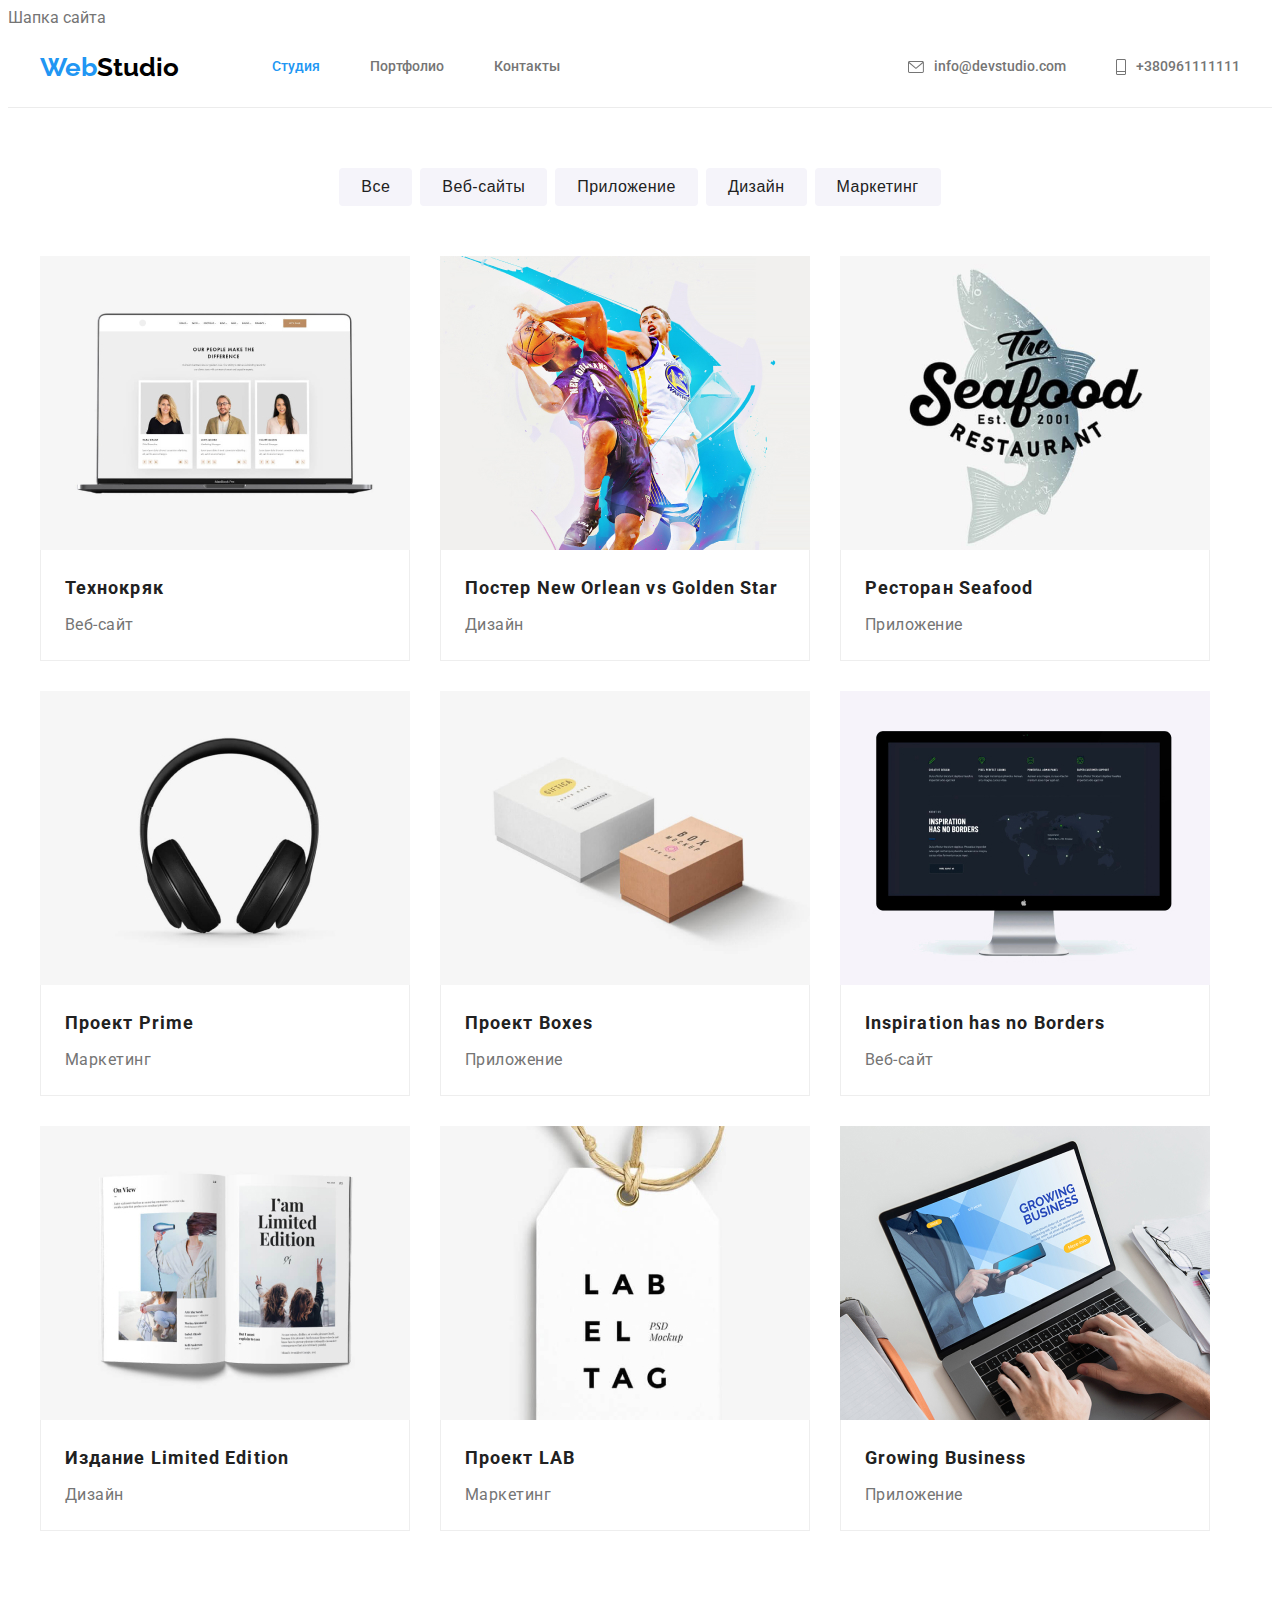
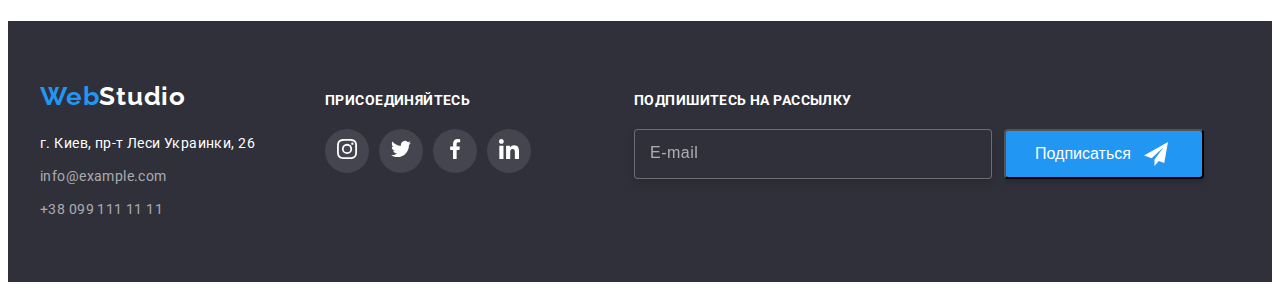
==== portfolio.html @ d81a0f1d "дз8.1" ====
<!DOCTYPE html>
<html lang="en">
  <head>
    <meta charset="UTF-8" />
    <meta http-equiv="X-UA-Compatible" content="IE=edge" />
    <meta name="viewport" content="width=device-width, initial-scale=1.0" />
    <title>Document</title>
    <link rel="preconnect" href="https://fonts.googleapis.com" />
    <link rel="preconnect" href="https://fonts.gstatic.com" crossorigin />
    <link
      href="https://fonts.googleapis.com/css2?family=Raleway:wght@700&family=Roboto:wght@400;500;700;900&display=swap"
      rel="stylesheet"
    />
    <link
      rel="stylesheet"
      href="https://cdnjs.cloudflare.com/ajax/libs/modern-normalize/1.1.0/modern-normalize.min.css"
      integrity="sha512-wpPYUAdjBVSE4KJnH1VR1HeZfpl1ub8YT/NKx4PuQ5NmX2tKuGu6U/JRp5y+Y8XG2tV+wKQpNHVUX03MfMFn9Q=="
      crossorigin="anonymous"
      referrerpolicy="no-referrer"
    />
    <link rel="stylesheet" href="./css/main.min.css" />
    <link rel="stylesheet" href="./css/styles.css" />
  </head>
  <body>
    Шапка сайта
    <header class="page-header">
      <div class="container main-nav">
        <a href="./index.html" class="logo"> <span class="logo-bloe">Web</span>Studio</a>
        <nav>
          <ul class="site-nav link">
            <li class="item"><a href="./index.html" class="link current">Студия</a></li>
            <li class="item"><a href="./portfolio.html" class="link activ">Портфолио</a></li>
            <li class="item"><a href="#" class="link">Контакты</a></li>
          </ul>
        </nav>
        <!-- сылка авторизации  -->
        <ul class="auth-link">
          <li class="item">
            <a href="mailto:info@devstudio.com" class="link">
              <svg class="mailto">
                <use href="./img/sprite.svg#icon-envelope-hover"></use>
              </svg>
              info@devstudio.com
            </a>
          </li>
          <li class="item">
            <a href="tel:+380961111111" class="link">
              <svg class="phone">
                <use href="./img/sprite.svg#icon-smartphone"></use>
              </svg>
              +380961111111
            </a>
          </li>
        </ul>
      </div>
    </header>
    <main>
      <section class="section">
        <div class="container">
          <h1 class="visually-hidden">Наши проекты</h1>
          <ul class="portfolio">
            <li class="button-wrapper"><button type="button" class="button">Все</button></li>
            <li class="button-wrapper"><button type="button" class="button">Веб-сайты</button></li>
            <li class="button-wrapper"><button type="button" class="button">Приложение</button></li>
            <li class="button-wrapper"><button type="button" class="button">Дизайн</button></li>
            <li class="button-wrapper"><button type="button" class="button">Маркетинг</button></li>
          </ul>
          <ul class="project">
            <li class="element">
              <a href="" class="project-link">
                <div class="project-overlay">
                  <img src="./img/7.jpg" alt="" width="370" />
                  <div class="project-overlay-text">
                    <h2 class="project-text">
                      Технокряк это современная площадка распространения коронавируса. Компании
                      используют эту платформу для цифрового шпионажа и атак на защищённые сервера
                      конкурентов.
                    </h2>
                  </div>
                </div>
                <div class="project-info">
                  <h2 class="project-title">Технокряк</h2>
                  <p class="text">Веб-сайт</p>
                </div>
              </a>
            </li>
            <li class="element">
              <a href="" class="project-link">
                <div class="project-overlay">
                  <img src="./img/8.jpg" alt="" width="370" />
                  <div class="project-overlay-text">
                    <h2 class="project-text">
                      Технокряк это современная площадка распространения коронавируса. Компании
                      используют эту платформу для цифрового шпионажа и атак на защищённые сервера
                      конкурентов.
                    </h2>
                  </div>
                </div>
                <div class="project-info">
                  <h2 class="project-title">Постер New Orlean vs Golden Star</h2>
                  <p class="text">Дизайн</p>
                </div>
              </a>
            </li>
            <li class="element">
              <a href="" class="project-link">
                <div class="project-overlay">
                  <img src="./img/9.jpg" alt="" width="370" />
                  <div class="project-overlay-text">
                    <h2 class="project-text">
                      Технокряк это современная площадка распространения коронавируса. Компании
                      используют эту платформу для цифрового шпионажа и атак на защищённые сервера
                      конкурентов.
                    </h2>
                  </div>
                </div>
                <div class="project-info">
                  <h2 class="project-title">Ресторан Seafood</h2>
                  <p class="text">Приложение</p>
                </div>
              </a>
            </li>
            <li class="element">
              <a href="" class="project-link">
                <div class="project-overlay">
                  <img src="./img/10.jpg" alt="" width="370" />
                  <div class="project-overlay-text">
                    <h2 class="project-text">
                      Технокряк это современная площадка распространения коронавируса. Компании
                      используют эту платформу для цифрового шпионажа и атак на защищённые сервера
                      конкурентов.
                    </h2>
                  </div>
                </div>
                <div class="project-info">
                  <h2 class="project-title">Проект Prime</h2>
                  <p class="text">Маркетинг</p>
                </div>
              </a>
            </li>
            <li class="element">
              <a href="" class="project-link">
                <div class="project-overlay">
                  <img src="./img/11.jpg" alt="" width="370" />
                  <div class="project-overlay-text">
                    <h2 class="project-text">
                      Технокряк это современная площадка распространения коронавируса. Компании
                      используют эту платформу для цифрового шпионажа и атак на защищённые сервера
                      конкурентов.
                    </h2>
                  </div>
                </div>
                <div class="project-info">
                  <h2 class="project-title">Проект Boxes</h2>
                  <p class="text">Приложение</p>
                </div>
              </a>
            </li>
            <li class="element">
              <a href="" class="project-link">
                <div class="project-overlay">
                  <img src="./img/12.jpg" alt="" width="370" />
                  <div class="project-overlay-text">
                    <h2 class="project-text">
                      Технокряк это современная площадка распространения коронавируса. Компании
                      используют эту платформу для цифрового шпионажа и атак на защищённые сервера
                      конкурентов.
                    </h2>
                  </div>
                </div>
                <div class="project-info">
                  <h2 class="project-title">Inspiration has no Borders</h2>
                  <p class="text">Веб-сайт</p>
                </div>
              </a>
            </li>
            <li class="element">
              <a href="" class="project-link">
                <div class="project-overlay">
                  <img src="./img/13.jpg" alt="" width="370" />
                  <div class="project-overlay-text">
                    <h2 class="project-text">
                      Технокряк это современная площадка распространения коронавируса. Компании
                      используют эту платформу для цифрового шпионажа и атак на защищённые сервера
                      конкурентов.
                    </h2>
                  </div>
                </div>
                <div class="project-info">
                  <h2 class="project-title">Издание Limited Edition</h2>
                  <p class="text">Дизайн</p>
                </div>
              </a>
            </li>
            <li class="element">
              <a href="" class="project-link">
                <div class="project-overlay">
                  <img src="./img/14.jpg" alt="" width="370" />
                  <div class="project-overlay-text">
                    <h2 class="project-text">
                      Технокряк это современная площадка распространения коронавируса. Компании
                      используют эту платформу для цифрового шпионажа и атак на защищённые сервера
                      конкурентов.
                    </h2>
                  </div>
                </div>
                <div class="project-info">
                  <h2 class="project-title">Проект LAB</h2>
                  <p class="text">Маркетинг</p>
                </div>
              </a>
            </li>
            <li class="element">
              <a href="" class="project-link">
                <div class="project-overlay">
                  <img src="./img/15.jpg" alt="" width="370" />
                  <div class="project-overlay-text">
                    <h2 class="project-text">
                      Технокряк это современная площадка распространения коронавируса. Компании
                      используют эту платформу для цифрового шпионажа и атак на защищённые сервера
                      конкурентов.
                    </h2>
                  </div>
                </div>
                <div class="project-info">
                  <h2 class="project-title">Growing Business</h2>
                  <p class="text">Приложение</p>
                </div>
              </a>
            </li>
          </ul>
        </div>
      </section>
    </main>

    <!--Podval-->

    <footer class="footer">
      <div class="container">
        <div>
          <a href="./index.html" class="footer-logo"><span class="logo-bloe">Web</span>Studio</a>
          <address>
            <ul>
              <li class="adres">г. Киев, пр-т Леси Украинки, 26</li>
              <li><a href="mailto:info@example.com" class="adres__link">info@example.com</a></li>
              <li><a href="tel:+380991111111" class="adres__link">+38 099 111 11 11</a></li>
            </ul>
          </address>
        </div>
        <div class="connect">
          <h3 class="footer-title">Присоединяйтесь</h3>
          <ul class="social-footer-list">
            <li class="social-footer-item">
              <a class="social-footer-link" href="#">
                <svg class="social-footer-icon">
                  <use href="./img/sprite.svg#icon-instagram-2"></use>
                </svg>
              </a>
            </li>
            <li class="social-footer-item">
              <a class="social-footer-link" href="#">
                <svg class="social-footer-icon">
                  <use href="./img/sprite.svg#icon-twitter-1"></use>
                </svg>
              </a>
            </li>
            <li class="social-footer-item">
              <a class="social-footer-link" href="#">
                <svg class="social-footer-icon">
                  <use href="./img/sprite.svg#icon-facebook-1"></use>
                </svg>
              </a>
            </li>
            <li class="social-footer-item">
              <a class="social-footer-link" href="#">
                <svg class="social-footer-icon">
                  <use href="./img/sprite.svg#icon-linkedin-1"></use>
                </svg>
              </a>
            </li>
          </ul>
        </div>
        <div class="footer-form">
          <h3 class="footer-form__title">Подпишитесь на рассылку</h3>
          <div class="footer-container">
            <label class="footer-form__label">
              <input type="text" name="" placeholder="E-mail" />
              <button type="submit" class="btn-title">
                Подписаться
                <svg class="btn-icon">
                  <use href="./img/sprite.svg#icon_send"></use>
                </svg>
              </button>
            </label>
          </div>
        </div>
      </div>
    </footer>
  </body>
</html>
---- css/main.min.css ----
:root{--primary-text-color: #757575;--title-text: #212121;--accent-color: #2196f3;--accent-new-color: #ffffff;--timing: cubic-bezier(0.4, 0, 0.2, 1)}img{max-width:100%;height:auto;display:block}h1,h2,h3,p{margin:0}ul{list-style:none;margin-top:0;margin-bottom:0;padding:0}body{background-color:var(--accent-new-color);color:var(--primary-text-color);font-family:Roboto, sans-serif}.section{padding:60px 0}.container{width:100%;padding-left:15px;padding-right:15px;margin:0 auto}@media screen and (min-width: 480px){.container{width:480px}}@media screen and (min-width: 768px){.container{width:768px}}@media screen and (min-width: 1200px){.container{width:1200px}}.page-header{background-color:var(--accent-new-color);border-bottom:1px solid #ECECEC}.main-nav{display:flex;align-items:center}.logo{color:#000000;margin-right:93px;font-family:Raleway;font-weight:700;font-size:26px;line-height:1.19;text-decoration:none}.logo-bloe{color:var(--accent-color)}.site-nav{display:flex}.site-nav .item{margin-right:50px}.site-nav .item.site-nav .item:last-child{margin-right:0}.site-nav .link{display:block;padding-top:32px;padding-bottom:32px;color:var(--primary-text-color);font-weight:500;font-size:14px;line-height:1.14;text-decoration:none}.site-nav .link:hover,.site-nav .link:focus{color:var(--accent-color)}.site-nav .link.current{color:var(--accent-color)}.site-nav .link.current::after{content:"";display:block;position:absolute;left:0;bottom:0;width:100%;height:4px;background:var(--accent-color);border-radius:2px;opacity:0;transition:opacity 250ms var(--timing)}.site-nav .link.current:hover::after{opacity:1}.item{position:relative}.site-nav .link.activ::after{content:"";display:block;position:absolute;left:0;bottom:0;width:100%;height:4px;background:var(--accent-color);border-radius:2px;opacity:0;transition:opacity 250ms var(--timing)}.site-nav .link.activ:hover::after{opacity:1}.auth-link .link:hover,.auth-link .link:focus{color:var(--accent-color)}.auth-link{display:flex;margin-left:auto}.auth-link .item+.item{margin-left:50px}.auth-link .link{display:flex;color:var(--primary-text-color);font-weight:500;font-size:14px;line-height:1.14;text-decoration:none;align-items:center}.auth-link .link:hover .mailto,.auth-link .link:focus .mailto,.auth-link .link:hover .phone,.auth-link .link:focus .phone{fill:var(--accent-color)}.mailto{width:16px;height:12px;margin-right:10px;fill:var(--primary-text-color)}.phone{width:10px;height:16px;margin-right:10px;fill:var(--primary-text-color)}.phone:hover,.phone:focus{fill:var(--accent-color)}.banner{height:600px;margin-left:auto;margin-right:auto;background-image:linear-gradient(to right, rgba(47,48,58,0.4), rgba(7,9,26,0.4)),url(../img/16.jpg);background-size:cover;background-repeat:no-repeat;background-position:center;text-align:center;background-color:#2f303a;padding-top:200px;padding-bottom:200px}.banner .banner-subtitle{margin-top:0;margin-bottom:30px;font-weight:900;font-size:44px;line-height:1.36;text-align:center;text-transform:uppercase;color:var(--accent-new-color)}.banner .button{box-shadow:0px 4px 4px rgba(0,0,0,0.15);border:transparent;margin-left:auto;margin-right:auto;padding:10px 32px;color:var(--title-text);width:200px;border-radius:4px;font-weight:700;font-size:16px;line-height:1.87;display:flex;align-items:center;text-align:center;cursor:pointer}.button.primary{color:var(--accent-new-color);background-color:var(--accent-color)}.backdrop{z-index:1;position:fixed;top:0;left:0;right:0;bottom:0;background:rgba(0,0,0,0.2);box-shadow:0px 4px 4px rgba(0,0,0,0.25)}.backdrop.is-hidden{opacity:0;pointer-events:none}.modal{position:absolute;padding:40px;top:50%;left:50%;max-width:500px;background:var(--accent-new-color);transform:translate(-50%, -50%);width:528px;min-height:581px}.modal__button{display:flex;cursor:pointer;padding:0;position:absolute;top:8px;right:8px;width:30px;height:30px;border-radius:100%;justify-content:center;align-items:center;background:var(--accent-new-color);border:1px solid rgba(0,0,0,0.1);box-sizing:border-box}.modal__button:hover .modal__icon{fill:var(--accent-color)}.modal__icon{width:18px;height:18px;color:#000000}.modal__title{display:flex;width:448px;height:23px;line-height:23px;text-align:center;letter-spacing:0.03em;margin-bottom:12px;color:var(--title-text)}.modal__button:hover .modal__icon{fill:var(--accent-color)}.coment{resize:none;width:100%;height:120px;padding:16px 12px;margin-bottom:20px;border:1px solid rgba(33,33,33,0.2);box-sizing:border-box;border-radius:4px}.coment:hover,.coment:focus{border:1px solid #2196f3}.form__field{display:flex;flex-direction:column}.form__lable{position:relative;text-align:left;margin-bottom:10px;font-size:12px;line-height:14px;color:var(--primary-text-color)}.form__input{width:100%;padding:14px;padding-left:42px;background:var(--accent-new-color);border:1px solid rgba(33,33,33,0.2);box-sizing:border-box}.form__input:focus,.form__input:hover{border:1px solid #2196f3;outline:none;cursor:pointer}.form__input:focus+.form__ikon,.form__input:focus+.form__ikon,.form__input:hover+.form__ikon,.form__input:hover+.form__ikon{fill:var(--accent-color)}.form__ikon{position:absolute;top:24px;left:15px;display:inline-block;width:18px;height:18px}.checkbox{-webkit-appearance:none;-moz-appearance:none;appearance:none}.checkbox__label{display:flex;margin-bottom:30px;font-size:14px;line-height:1.7;color:var(--primary-text-color)}.checkbox__label span{display:flex;align-items:center;justify-content:center;border-radius:3px;margin-right:7px;width:16px;height:15px;border:2px solid #212121}.checkbox:checked+.checkbox__label span{background-color:var(--accent-color);border:none}.form__link{margin-left:5px;font-size:14px;line-height:1.71;letter-spacing:0.03em;text-decoration-line:underline;color:var(--accent-color)}.checkbox__ikon{display:flex;align-items:center;justify-content:center;width:11px;height:8px;border-radius:2px}.form__button{display:flex;justify-content:center;cursor:pointer;padding:10px 55px;background:var(--accent-color);box-shadow:0px 4px 4px rgba(0,0,0,0.15);border-radius:4px;font-size:16px;line-height:30px;align-items:center;text-align:center;border:transparent;color:var(--accent-new-color)}.form__primary{display:block;margin-left:auto;margin-right:auto}.visually-hidden{display:none}.features{background:var(--accent-new-color);padding-bottom:0}@media screen and (min-width: 768px){.moment{width:768px;display:flex;flex-wrap:wrap;justify-content:center;align-items:center;margin-left:-30px}}@media screen and (min-width: 1200px){.moment{width:1200px;display:flex;flex-wrap:wrap;justify-content:center;align-items:center;margin-left:-30px}}.moment .item{margin-bottom:30px}@media screen and (min-width: 768px){.moment .item{flex-basis:calc(100% / 2-30px);margin-left:30px;width:354px;height:251px}}@media screen and (min-width: 1200px){.moment .item{flex-basis:calc(100% / 4-30px);margin-left:30px}}.moment .item:hover,.moment .item:focus{cursor:pointer;filter:drop-shadow(0px 4px 4px rgba(0,0,0,0.25))}.moment .item:not(:last-child){margin-right:30px}.moment .item .features-box{display:flex;align-items:center;justify-content:center;height:120px;background-repeat:no-repeat;background-position:center;background-color:#f5f4fa;margin-bottom:27px}.moment .item .features-icon{height:70px;height:70px}.features-title{margin-bottom:10px;font-size:14px;line-height:1.14;letter-spacing:0.03em;text-transform:uppercase;color:var(--title-text)}.features-description{font-size:14px;line-height:1.71;letter-spacing:0.03em;color:var(--primary-text-color)}.work{background:var(--accent-new-color)}.work__container{display:flex}.work__img{display:block;position:relative;margin-right:30px}.work__owerlay{position:absolute;content:'';width:100%;bottom:0;padding:27px 0px;text-align:center;background:rgba(47,48,58,0.8)}.name-owerlay{font-style:normal;font-weight:bold;font-size:14px;line-height:1.14;letter-spacing:0.03em;text-transform:uppercase;color:var(--accent-new-color)}.work__img:last-child{margin-right:0}.work__title{margin-bottom:50px;font-weight:700;font-size:36px;line-height:1.16;text-align:center;letter-spacing:0.03em;color:var(--title-text)}.our-team{background:#f5f4fa}@media screen and (min-width: 768px){.our-team-container{width:768px;display:flex;flex-wrap:wrap;justify-content:center;align-items:center;margin-left:-30px}}@media screen and (min-width: 1200px){.our-team-container{width:1200px;display:flex;flex-wrap:wrap;justify-content:center;align-items:center;margin-left:-30px}}.our-team-container__men{background:var(--accent-new-color);margin-bottom:30px;box-shadow:0px 1px 3px rgba(0,0,0,0.12),0px 1px 1px rgba(0,0,0,0.14),0px 2px 1px rgba(0,0,0,0.2);border-radius:0px 0px 4px 4px}@media screen and (min-width: 768px){.our-team-container__men{flex-basis:calc(100% / 2-30px);margin-left:30px}}@media screen and (min-width: 1200px){.our-team-container__men{flex-basis:calc(100% / 4-30px);margin-left:30px}}.our-team-container__men:last-child{margin-right:0}.our-team__title{margin-bottom:50px;font-weight:bold;font-size:36px;line-height:1.16;text-align:center;letter-spacing:0.03em;color:var(--title-text)}.our-team-container__info{padding:30px 0}.our-team-container__name{margin-bottom:10px;font-weight:500;font-size:16px;line-height:1.19;text-align:center;letter-spacing:0.03em;color:var(--title-text)}.our-team-container__job{font-size:16px;line-height:1.19;text-align:center;letter-spacing:0.03em;color:var(--primary-text-color);margin-bottom:16px}.network-list__link{display:flex;padding:12px;border-radius:50%;align-items:center;justify-content:center;fill:#afb1b8;outline:none}.network-list__link:last-child{margin-right:0}.network-list__link:hover,.network-list__link:focus{background:var(--accent-color);fill:var(--accent-new-color)}.network-list{display:flex;justify-content:center}.network-list__social{width:20px;height:20px}.network-list:not(:last-child){margin-right:10px}.company__container{display:flex}.company__title{font-family:Roboto;font-style:normal;font-weight:bold;font-size:36px;line-height:1.1;text-align:center;letter-spacing:0.03em;margin-bottom:50px;color:#212121}.company__item{display:flex;justify-content:center;width:170px;height:92px;margin-right:30px;box-sizing:border-box;align-items:center;border-radius:4px}.company__item:last-child{margin-right:0}.company__button{display:flex;align-items:center;justify-content:center;width:170px;height:92px;box-sizing:border-box;align-items:center;border-radius:4px;border:1px solid #AFB1B8}.company__button:hover .company__icon,.company__button:focus .company__icon{fill:#2196F3}.company__button:hover,.company__button:focus{border-color:#2196F3}.company__icon{width:106px;height:60px;fill:#afb1b8}.footer{background-color:#2f303a;padding-top:60px;padding-bottom:60px}.footer .container{display:flex;align-items:baseline}.footer-logo{display:inline-block;margin-bottom:20px;color:var(--accent-new-color);font-family:Raleway;font-weight:700;font-size:26px;line-height:1.19;letter-spacing:0.03em;text-decoration:none}.adres{color:var(--accent-new-color);font-family:Roboto;font-style:normal;font-size:14px;line-height:1.71;letter-spacing:0.03em}.footer .adres__link{display:inline-block;margin-top:9px;font-style:normal;font-size:14px;line-height:1.71;letter-spacing:0.03em;color:rgba(255,255,255,0.6);text-decoration:none}.footer .adres__link:hover,.footer .adres__link:focus{color:var(--accent-color)}.footer-title{font-family:Roboto;font-style:normal;font-weight:bold;font-size:14px;line-height:1.14;letter-spacing:0.03em;text-transform:uppercase;margin-bottom:20px;color:var(--accent-new-color)}.social-footer-list{display:flex}.social-footer-item{display:flex;justify-content:center;align-items:center;background:rgba(255,255,255,0.1);width:44px;height:44px;border-radius:100%;margin-right:10px}.social-footer-item:hover{background:#2196f3}.social-footer-item:hover:last-child{margin-right:0}.social-footer-icon{width:20px;height:20px;fill:#ffffff}.connect{margin-left:70px}.footer-form{display:flex;flex-direction:column;margin-left:93px}.footer-form__title{font-weight:bold;font-size:14px;line-height:1.14;letter-spacing:0.03em;text-transform:uppercase;margin-bottom:20px;color:var(--accent-new-color)}.footer-container{display:flex;flex-direction:row}.footer-form__label{display:flex}.footer-form__label input{width:358px;height:50px;left:815px;top:2787px;padding:16px 15px;margin-right:12px;border:1px solid rgba(255,255,255,0.3);box-sizing:border-box;filter:drop-shadow(0px 4px 4px rgba(0,0,0,0.15));border-radius:4px;background:#2f303a}.footer-form__label input::placeholder{font-size:16px;line-height:20px;display:flex;align-items:center;letter-spacing:0.03em;color:rgba(255,255,255,0.6)}.footer-form .btn-title{display:flex;align-items:center;text-align:center;padding-left:29px;padding-top:10px;padding-bottom:10px;margin-right:10px;width:200px;height:50px;background:#2196f3;box-shadow:0px 4px 4px rgba(0,0,0,0.15);border-radius:4px;color:#ffffff;font-size:16px;line-height:30px}.btn-icon{width:24px;height:24px;margin:13px 13px}.portfolio{display:flex;justify-content:center}.project{display:flex;flex-wrap:wrap}.portfolio{margin-bottom:50px}.portfolio .button-wrapper:not(:last-child){margin-right:8px}.portfolio .button{border:0;padding:6px 22px;background-color:#f5f4fa;color:var(--title-text);border-radius:4px;font-weight:500;font-size:16px;line-height:1.63;text-align:center;letter-spacing:0.03em;cursor:pointer;outline:none}.portfolio .button:hover,.portfolio .button:focus{background-color:var(--accent-color);color:var(--accent-new-color)}.project .project-link{text-decoration:none;display:block}.project-overlay{position:relative;overflow:hidden}.element:hover .project-overlay-text{transform:translateY(0)}.project-overlay-text{position:absolute;padding:63px 24px;top:0;right:0;bottom:0;background-color:rgba(33,150,243,0.9);transform:translateY(100%);transition:transform 250ms var(--timing)}.project-text{display:flex;align-items:center;width:322px;height:182px;left:176px;top:318px;font-family:Roboto;font-style:normal;font-weight:normal;font-size:18px;line-height:2.33;letter-spacing:0.03em;color:#FFFFFF}.project .project-title{margin-bottom:4px;font-weight:700;font-size:18px;line-height:2;letter-spacing:0.06em;color:var(--title-text)}.project .text{font-size:16px;line-height:1.87;letter-spacing:0.03em;color:var(--primary-text-color)}.project .project-info{border:1px solid #eeeeee;border-top:0;padding:20px 24px}.element{margin-right:30px;margin-bottom:30px}.element .project-link:hover,.element .project-link:focus{box-shadow:0px 1px 1px rgba(0,0,0,0.12),0px 4px 4px rgba(0,0,0,0.06),1px 4px 6px rgba(0,0,0,0.16);outline:none}.element:nth-child(3n){margin-right:0px}
/*# sourceMappingURL=main.min.css.map */
---- css/styles.css ----

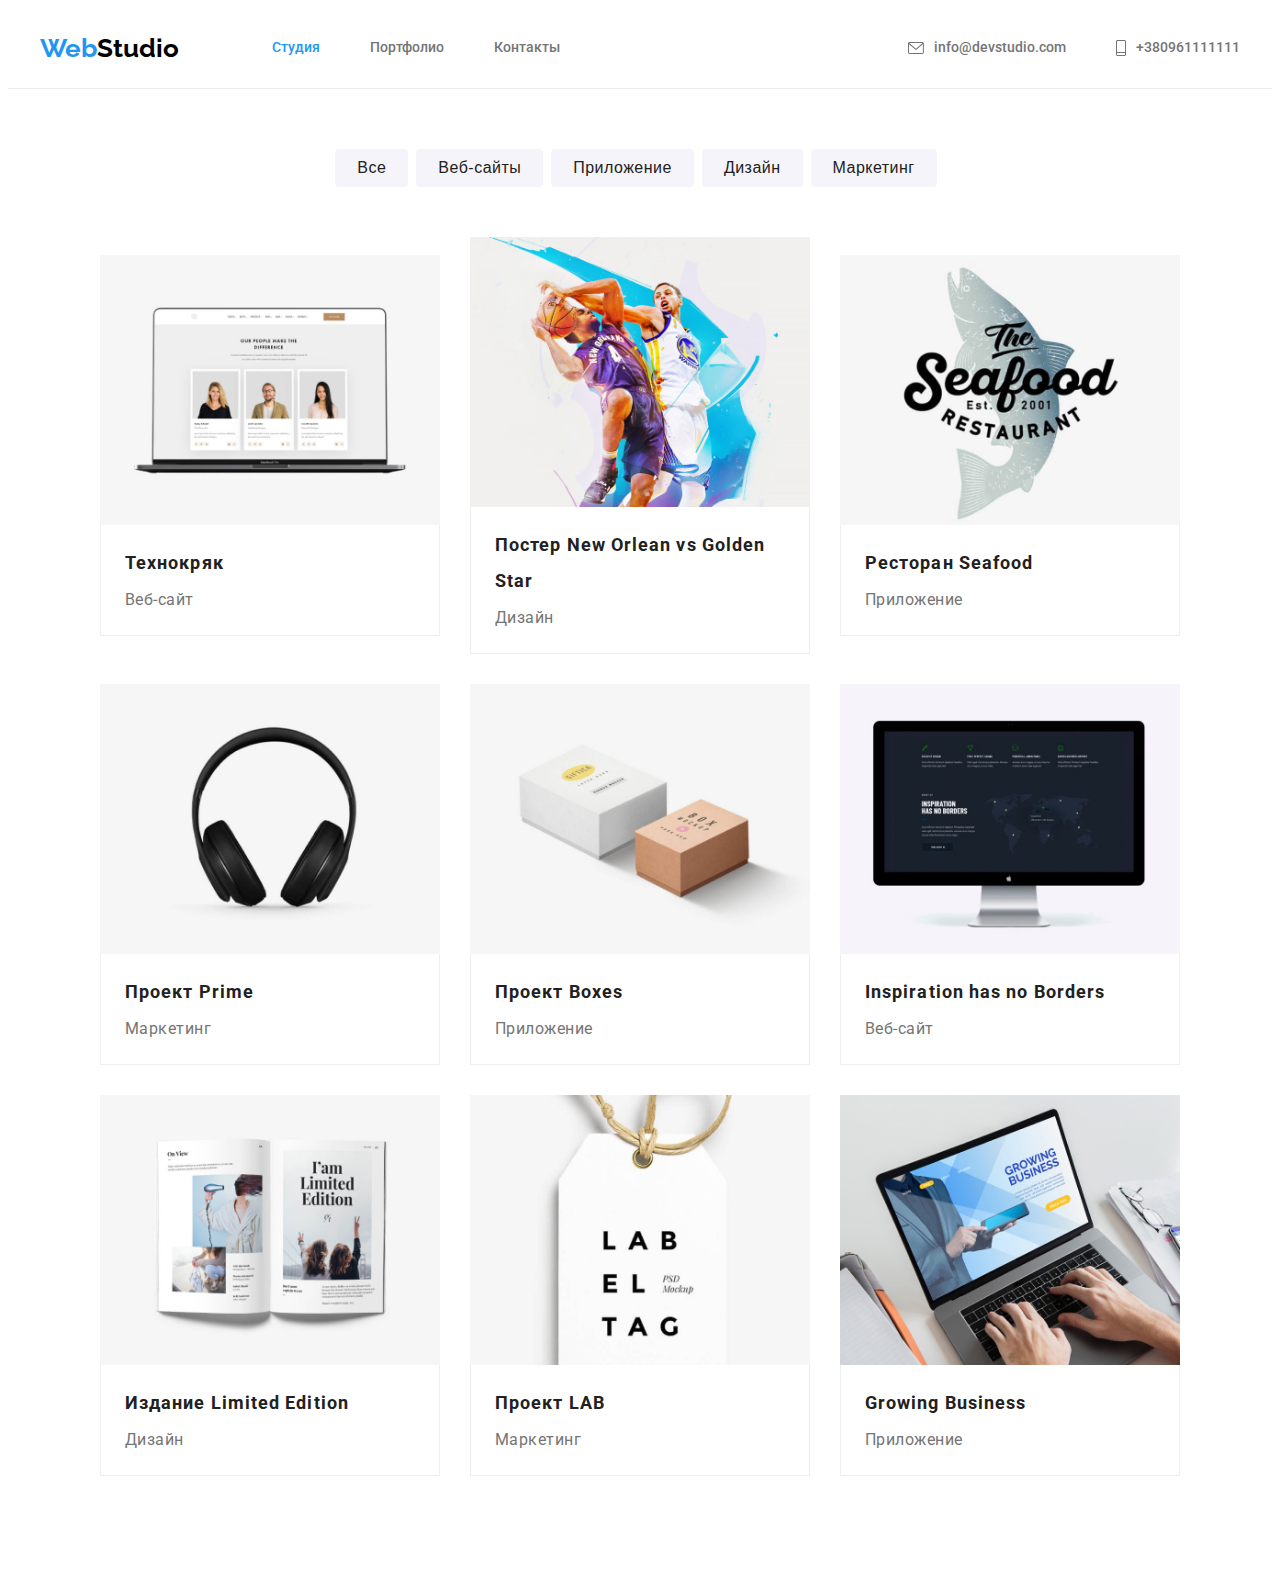
==== commit 8af9e73d: "Дз8.3" ====
--- a/portfolio.html
+++ b/portfolio.html
@@ -22,7 +22,7 @@
     <link rel="stylesheet" href="./css/styles.css" />
   </head>
   <body>
-    Шапка сайта
+    <!-- Шапка сайта -->
     <header class="page-header">
       <div class="container main-nav">
         <a href="./index.html" class="logo"> <span class="logo-bloe">Web</span>Studio</a>
@@ -235,7 +235,7 @@
 
     <!--Podval-->
 
-    <footer class="footer">
+    <!-- <footer class="footer">
       <div class="container">
         <div>
           <a href="./index.html" class="footer-logo"><span class="logo-bloe">Web</span>Studio</a>
@@ -294,7 +294,7 @@
             </label>
           </div>
         </div>
-      </div>
+      </div> -->
     </footer>
   </body>
 </html>
--- a/css/main.min.css
+++ b/css/main.min.css
@@ -1,2 +1,2 @@
-:root{--primary-text-color: #757575;--title-text: #212121;--accent-color: #2196f3;--accent-new-color: #ffffff;--timing: cubic-bezier(0.4, 0, 0.2, 1)}img{max-width:100%;height:auto;display:block}h1,h2,h3,p{margin:0}ul{list-style:none;margin-top:0;margin-bottom:0;padding:0}body{background-color:var(--accent-new-color);color:var(--primary-text-color);font-family:Roboto, sans-serif}.section{padding:60px 0}.container{width:100%;padding-left:15px;padding-right:15px;margin:0 auto}@media screen and (min-width: 480px){.container{width:480px}}@media screen and (min-width: 768px){.container{width:768px}}@media screen and (min-width: 1200px){.container{width:1200px}}.page-header{background-color:var(--accent-new-color);border-bottom:1px solid #ECECEC}.main-nav{display:flex;align-items:center}.logo{color:#000000;margin-right:93px;font-family:Raleway;font-weight:700;font-size:26px;line-height:1.19;text-decoration:none}.logo-bloe{color:var(--accent-color)}.site-nav{display:flex}.site-nav .item{margin-right:50px}.site-nav .item.site-nav .item:last-child{margin-right:0}.site-nav .link{display:block;padding-top:32px;padding-bottom:32px;color:var(--primary-text-color);font-weight:500;font-size:14px;line-height:1.14;text-decoration:none}.site-nav .link:hover,.site-nav .link:focus{color:var(--accent-color)}.site-nav .link.current{color:var(--accent-color)}.site-nav .link.current::after{content:"";display:block;position:absolute;left:0;bottom:0;width:100%;height:4px;background:var(--accent-color);border-radius:2px;opacity:0;transition:opacity 250ms var(--timing)}.site-nav .link.current:hover::after{opacity:1}.item{position:relative}.site-nav .link.activ::after{content:"";display:block;position:absolute;left:0;bottom:0;width:100%;height:4px;background:var(--accent-color);border-radius:2px;opacity:0;transition:opacity 250ms var(--timing)}.site-nav .link.activ:hover::after{opacity:1}.auth-link .link:hover,.auth-link .link:focus{color:var(--accent-color)}.auth-link{display:flex;margin-left:auto}.auth-link .item+.item{margin-left:50px}.auth-link .link{display:flex;color:var(--primary-text-color);font-weight:500;font-size:14px;line-height:1.14;text-decoration:none;align-items:center}.auth-link .link:hover .mailto,.auth-link .link:focus .mailto,.auth-link .link:hover .phone,.auth-link .link:focus .phone{fill:var(--accent-color)}.mailto{width:16px;height:12px;margin-right:10px;fill:var(--primary-text-color)}.phone{width:10px;height:16px;margin-right:10px;fill:var(--primary-text-color)}.phone:hover,.phone:focus{fill:var(--accent-color)}.banner{height:600px;margin-left:auto;margin-right:auto;background-image:linear-gradient(to right, rgba(47,48,58,0.4), rgba(7,9,26,0.4)),url(../img/16.jpg);background-size:cover;background-repeat:no-repeat;background-position:center;text-align:center;background-color:#2f303a;padding-top:200px;padding-bottom:200px}.banner .banner-subtitle{margin-top:0;margin-bottom:30px;font-weight:900;font-size:44px;line-height:1.36;text-align:center;text-transform:uppercase;color:var(--accent-new-color)}.banner .button{box-shadow:0px 4px 4px rgba(0,0,0,0.15);border:transparent;margin-left:auto;margin-right:auto;padding:10px 32px;color:var(--title-text);width:200px;border-radius:4px;font-weight:700;font-size:16px;line-height:1.87;display:flex;align-items:center;text-align:center;cursor:pointer}.button.primary{color:var(--accent-new-color);background-color:var(--accent-color)}.backdrop{z-index:1;position:fixed;top:0;left:0;right:0;bottom:0;background:rgba(0,0,0,0.2);box-shadow:0px 4px 4px rgba(0,0,0,0.25)}.backdrop.is-hidden{opacity:0;pointer-events:none}.modal{position:absolute;padding:40px;top:50%;left:50%;max-width:500px;background:var(--accent-new-color);transform:translate(-50%, -50%);width:528px;min-height:581px}.modal__button{display:flex;cursor:pointer;padding:0;position:absolute;top:8px;right:8px;width:30px;height:30px;border-radius:100%;justify-content:center;align-items:center;background:var(--accent-new-color);border:1px solid rgba(0,0,0,0.1);box-sizing:border-box}.modal__button:hover .modal__icon{fill:var(--accent-color)}.modal__icon{width:18px;height:18px;color:#000000}.modal__title{display:flex;width:448px;height:23px;line-height:23px;text-align:center;letter-spacing:0.03em;margin-bottom:12px;color:var(--title-text)}.modal__button:hover .modal__icon{fill:var(--accent-color)}.coment{resize:none;width:100%;height:120px;padding:16px 12px;margin-bottom:20px;border:1px solid rgba(33,33,33,0.2);box-sizing:border-box;border-radius:4px}.coment:hover,.coment:focus{border:1px solid #2196f3}.form__field{display:flex;flex-direction:column}.form__lable{position:relative;text-align:left;margin-bottom:10px;font-size:12px;line-height:14px;color:var(--primary-text-color)}.form__input{width:100%;padding:14px;padding-left:42px;background:var(--accent-new-color);border:1px solid rgba(33,33,33,0.2);box-sizing:border-box}.form__input:focus,.form__input:hover{border:1px solid #2196f3;outline:none;cursor:pointer}.form__input:focus+.form__ikon,.form__input:focus+.form__ikon,.form__input:hover+.form__ikon,.form__input:hover+.form__ikon{fill:var(--accent-color)}.form__ikon{position:absolute;top:24px;left:15px;display:inline-block;width:18px;height:18px}.checkbox{-webkit-appearance:none;-moz-appearance:none;appearance:none}.checkbox__label{display:flex;margin-bottom:30px;font-size:14px;line-height:1.7;color:var(--primary-text-color)}.checkbox__label span{display:flex;align-items:center;justify-content:center;border-radius:3px;margin-right:7px;width:16px;height:15px;border:2px solid #212121}.checkbox:checked+.checkbox__label span{background-color:var(--accent-color);border:none}.form__link{margin-left:5px;font-size:14px;line-height:1.71;letter-spacing:0.03em;text-decoration-line:underline;color:var(--accent-color)}.checkbox__ikon{display:flex;align-items:center;justify-content:center;width:11px;height:8px;border-radius:2px}.form__button{display:flex;justify-content:center;cursor:pointer;padding:10px 55px;background:var(--accent-color);box-shadow:0px 4px 4px rgba(0,0,0,0.15);border-radius:4px;font-size:16px;line-height:30px;align-items:center;text-align:center;border:transparent;color:var(--accent-new-color)}.form__primary{display:block;margin-left:auto;margin-right:auto}.visually-hidden{display:none}.features{background:var(--accent-new-color);padding-bottom:0}@media screen and (min-width: 768px){.moment{width:768px;display:flex;flex-wrap:wrap;justify-content:center;align-items:center;margin-left:-30px}}@media screen and (min-width: 1200px){.moment{width:1200px;display:flex;flex-wrap:wrap;justify-content:center;align-items:center;margin-left:-30px}}.moment .item{margin-bottom:30px}@media screen and (min-width: 768px){.moment .item{flex-basis:calc(100% / 2-30px);margin-left:30px;width:354px;height:251px}}@media screen and (min-width: 1200px){.moment .item{flex-basis:calc(100% / 4-30px);margin-left:30px}}.moment .item:hover,.moment .item:focus{cursor:pointer;filter:drop-shadow(0px 4px 4px rgba(0,0,0,0.25))}.moment .item:not(:last-child){margin-right:30px}.moment .item .features-box{display:flex;align-items:center;justify-content:center;height:120px;background-repeat:no-repeat;background-position:center;background-color:#f5f4fa;margin-bottom:27px}.moment .item .features-icon{height:70px;height:70px}.features-title{margin-bottom:10px;font-size:14px;line-height:1.14;letter-spacing:0.03em;text-transform:uppercase;color:var(--title-text)}.features-description{font-size:14px;line-height:1.71;letter-spacing:0.03em;color:var(--primary-text-color)}.work{background:var(--accent-new-color)}.work__container{display:flex}.work__img{display:block;position:relative;margin-right:30px}.work__owerlay{position:absolute;content:'';width:100%;bottom:0;padding:27px 0px;text-align:center;background:rgba(47,48,58,0.8)}.name-owerlay{font-style:normal;font-weight:bold;font-size:14px;line-height:1.14;letter-spacing:0.03em;text-transform:uppercase;color:var(--accent-new-color)}.work__img:last-child{margin-right:0}.work__title{margin-bottom:50px;font-weight:700;font-size:36px;line-height:1.16;text-align:center;letter-spacing:0.03em;color:var(--title-text)}.our-team{background:#f5f4fa}@media screen and (min-width: 768px){.our-team-container{width:768px;display:flex;flex-wrap:wrap;justify-content:center;align-items:center;margin-left:-30px}}@media screen and (min-width: 1200px){.our-team-container{width:1200px;display:flex;flex-wrap:wrap;justify-content:center;align-items:center;margin-left:-30px}}.our-team-container__men{background:var(--accent-new-color);margin-bottom:30px;box-shadow:0px 1px 3px rgba(0,0,0,0.12),0px 1px 1px rgba(0,0,0,0.14),0px 2px 1px rgba(0,0,0,0.2);border-radius:0px 0px 4px 4px}@media screen and (min-width: 768px){.our-team-container__men{flex-basis:calc(100% / 2-30px);margin-left:30px}}@media screen and (min-width: 1200px){.our-team-container__men{flex-basis:calc(100% / 4-30px);margin-left:30px}}.our-team-container__men:last-child{margin-right:0}.our-team__title{margin-bottom:50px;font-weight:bold;font-size:36px;line-height:1.16;text-align:center;letter-spacing:0.03em;color:var(--title-text)}.our-team-container__info{padding:30px 0}.our-team-container__name{margin-bottom:10px;font-weight:500;font-size:16px;line-height:1.19;text-align:center;letter-spacing:0.03em;color:var(--title-text)}.our-team-container__job{font-size:16px;line-height:1.19;text-align:center;letter-spacing:0.03em;color:var(--primary-text-color);margin-bottom:16px}.network-list__link{display:flex;padding:12px;border-radius:50%;align-items:center;justify-content:center;fill:#afb1b8;outline:none}.network-list__link:last-child{margin-right:0}.network-list__link:hover,.network-list__link:focus{background:var(--accent-color);fill:var(--accent-new-color)}.network-list{display:flex;justify-content:center}.network-list__social{width:20px;height:20px}.network-list:not(:last-child){margin-right:10px}.company__container{display:flex}.company__title{font-family:Roboto;font-style:normal;font-weight:bold;font-size:36px;line-height:1.1;text-align:center;letter-spacing:0.03em;margin-bottom:50px;color:#212121}.company__item{display:flex;justify-content:center;width:170px;height:92px;margin-right:30px;box-sizing:border-box;align-items:center;border-radius:4px}.company__item:last-child{margin-right:0}.company__button{display:flex;align-items:center;justify-content:center;width:170px;height:92px;box-sizing:border-box;align-items:center;border-radius:4px;border:1px solid #AFB1B8}.company__button:hover .company__icon,.company__button:focus .company__icon{fill:#2196F3}.company__button:hover,.company__button:focus{border-color:#2196F3}.company__icon{width:106px;height:60px;fill:#afb1b8}.footer{background-color:#2f303a;padding-top:60px;padding-bottom:60px}.footer .container{display:flex;align-items:baseline}.footer-logo{display:inline-block;margin-bottom:20px;color:var(--accent-new-color);font-family:Raleway;font-weight:700;font-size:26px;line-height:1.19;letter-spacing:0.03em;text-decoration:none}.adres{color:var(--accent-new-color);font-family:Roboto;font-style:normal;font-size:14px;line-height:1.71;letter-spacing:0.03em}.footer .adres__link{display:inline-block;margin-top:9px;font-style:normal;font-size:14px;line-height:1.71;letter-spacing:0.03em;color:rgba(255,255,255,0.6);text-decoration:none}.footer .adres__link:hover,.footer .adres__link:focus{color:var(--accent-color)}.footer-title{font-family:Roboto;font-style:normal;font-weight:bold;font-size:14px;line-height:1.14;letter-spacing:0.03em;text-transform:uppercase;margin-bottom:20px;color:var(--accent-new-color)}.social-footer-list{display:flex}.social-footer-item{display:flex;justify-content:center;align-items:center;background:rgba(255,255,255,0.1);width:44px;height:44px;border-radius:100%;margin-right:10px}.social-footer-item:hover{background:#2196f3}.social-footer-item:hover:last-child{margin-right:0}.social-footer-icon{width:20px;height:20px;fill:#ffffff}.connect{margin-left:70px}.footer-form{display:flex;flex-direction:column;margin-left:93px}.footer-form__title{font-weight:bold;font-size:14px;line-height:1.14;letter-spacing:0.03em;text-transform:uppercase;margin-bottom:20px;color:var(--accent-new-color)}.footer-container{display:flex;flex-direction:row}.footer-form__label{display:flex}.footer-form__label input{width:358px;height:50px;left:815px;top:2787px;padding:16px 15px;margin-right:12px;border:1px solid rgba(255,255,255,0.3);box-sizing:border-box;filter:drop-shadow(0px 4px 4px rgba(0,0,0,0.15));border-radius:4px;background:#2f303a}.footer-form__label input::placeholder{font-size:16px;line-height:20px;display:flex;align-items:center;letter-spacing:0.03em;color:rgba(255,255,255,0.6)}.footer-form .btn-title{display:flex;align-items:center;text-align:center;padding-left:29px;padding-top:10px;padding-bottom:10px;margin-right:10px;width:200px;height:50px;background:#2196f3;box-shadow:0px 4px 4px rgba(0,0,0,0.15);border-radius:4px;color:#ffffff;font-size:16px;line-height:30px}.btn-icon{width:24px;height:24px;margin:13px 13px}.portfolio{display:flex;justify-content:center}.project{display:flex;flex-wrap:wrap}.portfolio{margin-bottom:50px}.portfolio .button-wrapper:not(:last-child){margin-right:8px}.portfolio .button{border:0;padding:6px 22px;background-color:#f5f4fa;color:var(--title-text);border-radius:4px;font-weight:500;font-size:16px;line-height:1.63;text-align:center;letter-spacing:0.03em;cursor:pointer;outline:none}.portfolio .button:hover,.portfolio .button:focus{background-color:var(--accent-color);color:var(--accent-new-color)}.project .project-link{text-decoration:none;display:block}.project-overlay{position:relative;overflow:hidden}.element:hover .project-overlay-text{transform:translateY(0)}.project-overlay-text{position:absolute;padding:63px 24px;top:0;right:0;bottom:0;background-color:rgba(33,150,243,0.9);transform:translateY(100%);transition:transform 250ms var(--timing)}.project-text{display:flex;align-items:center;width:322px;height:182px;left:176px;top:318px;font-family:Roboto;font-style:normal;font-weight:normal;font-size:18px;line-height:2.33;letter-spacing:0.03em;color:#FFFFFF}.project .project-title{margin-bottom:4px;font-weight:700;font-size:18px;line-height:2;letter-spacing:0.06em;color:var(--title-text)}.project .text{font-size:16px;line-height:1.87;letter-spacing:0.03em;color:var(--primary-text-color)}.project .project-info{border:1px solid #eeeeee;border-top:0;padding:20px 24px}.element{margin-right:30px;margin-bottom:30px}.element .project-link:hover,.element .project-link:focus{box-shadow:0px 1px 1px rgba(0,0,0,0.12),0px 4px 4px rgba(0,0,0,0.06),1px 4px 6px rgba(0,0,0,0.16);outline:none}.element:nth-child(3n){margin-right:0px}
+:root{--primary-text-color: #757575;--title-text: #212121;--accent-color: #2196f3;--accent-new-color: #ffffff;--timing: cubic-bezier(0.4, 0, 0.2, 1)}img{width:100%;height:auto;display:block}h1,h2,h3,p{margin:0}ul{list-style:none;margin-top:0;margin-bottom:0;padding:0}body{background-color:var(--accent-new-color);color:var(--primary-text-color);font-family:Roboto, sans-serif}.section{padding:60px 0}.container{width:100%;padding-left:15px;padding-right:15px;margin:0 auto}@media screen and (min-width: 480px){.container{width:480px}}@media screen and (min-width: 768px){.container{width:768px}}@media screen and (min-width: 1200px){.container{width:1200px}}.page-header{background-color:var(--accent-new-color);border-bottom:1px solid #ECECEC}.main-nav{display:flex;align-items:center}.logo{color:#000000;margin-right:93px;font-family:Raleway;font-weight:700;font-size:26px;line-height:1.19;text-decoration:none}.logo-bloe{color:var(--accent-color)}.site-nav{display:flex}.site-nav .item{margin-right:50px}.site-nav .item.site-nav .item:last-child{margin-right:0}.site-nav .link{display:block;padding-top:32px;padding-bottom:32px;color:var(--primary-text-color);font-weight:500;font-size:14px;line-height:1.14;text-decoration:none}.site-nav .link:hover,.site-nav .link:focus{color:var(--accent-color)}.site-nav .link.current{color:var(--accent-color)}.site-nav .link.current::after{content:"";display:block;position:absolute;left:0;bottom:0;width:100%;height:4px;background:var(--accent-color);border-radius:2px;opacity:0;transition:opacity 250ms var(--timing)}.site-nav .link.current:hover::after{opacity:1}.item{position:relative}.site-nav .link.activ::after{content:"";display:block;position:absolute;left:0;bottom:0;width:100%;height:4px;background:var(--accent-color);border-radius:2px;opacity:0;transition:opacity 250ms var(--timing)}.site-nav .link.activ:hover::after{opacity:1}.auth-link .link:hover,.auth-link .link:focus{color:var(--accent-color)}.auth-link{display:flex;margin-left:auto}.auth-link .item+.item{margin-left:50px}.auth-link .link{display:flex;color:var(--primary-text-color);font-weight:500;font-size:14px;line-height:1.14;text-decoration:none;align-items:center}.auth-link .link:hover .mailto,.auth-link .link:focus .mailto,.auth-link .link:hover .phone,.auth-link .link:focus .phone{fill:var(--accent-color)}.mailto{width:16px;height:12px;margin-right:10px;fill:var(--primary-text-color)}.phone{width:10px;height:16px;margin-right:10px;fill:var(--primary-text-color)}.phone:hover,.phone:focus{fill:var(--accent-color)}.banner{height:600px;margin-left:auto;margin-right:auto;background-image:linear-gradient(to right, rgba(47,48,58,0.4), rgba(7,9,26,0.4)),url(../img/16.jpg);background-size:cover;background-repeat:no-repeat;background-position:center;text-align:center;background-color:#2f303a;padding-top:200px;padding-bottom:200px}.banner .banner-subtitle{margin-top:0;margin-bottom:30px;font-weight:900;font-size:44px;line-height:1.36;text-align:center;text-transform:uppercase;color:var(--accent-new-color)}.banner .button{box-shadow:0px 4px 4px rgba(0,0,0,0.15);border:transparent;margin-left:auto;margin-right:auto;padding:10px 32px;color:var(--title-text);width:200px;border-radius:4px;font-weight:700;font-size:16px;line-height:1.87;display:flex;align-items:center;text-align:center;cursor:pointer}.button.primary{color:var(--accent-new-color);background-color:var(--accent-color)}.backdrop{z-index:1;position:fixed;top:0;left:0;right:0;bottom:0;background:rgba(0,0,0,0.2);box-shadow:0px 4px 4px rgba(0,0,0,0.25)}.backdrop.is-hidden{opacity:0;pointer-events:none}.modal{position:absolute;padding:40px;top:50%;left:50%;max-width:500px;background:var(--accent-new-color);transform:translate(-50%, -50%);width:528px;min-height:581px}.modal__button{display:flex;cursor:pointer;padding:0;position:absolute;top:8px;right:8px;width:30px;height:30px;border-radius:100%;justify-content:center;align-items:center;background:var(--accent-new-color);border:1px solid rgba(0,0,0,0.1);box-sizing:border-box}.modal__button:hover .modal__icon{fill:var(--accent-color)}.modal__icon{width:18px;height:18px;color:#000000}.modal__title{display:flex;width:448px;height:23px;line-height:23px;text-align:center;letter-spacing:0.03em;margin-bottom:12px;color:var(--title-text)}.modal__button:hover .modal__icon{fill:var(--accent-color)}.coment{resize:none;width:100%;height:120px;padding:16px 12px;margin-bottom:20px;border:1px solid rgba(33,33,33,0.2);box-sizing:border-box;border-radius:4px}.coment:hover,.coment:focus{border:1px solid #2196f3}.form__field{display:flex;flex-direction:column}.form__lable{position:relative;text-align:left;margin-bottom:10px;font-size:12px;line-height:14px;color:var(--primary-text-color)}.form__input{width:100%;padding:14px;padding-left:42px;background:var(--accent-new-color);border:1px solid rgba(33,33,33,0.2);box-sizing:border-box}.form__input:focus,.form__input:hover{border:1px solid #2196f3;outline:none;cursor:pointer}.form__input:focus+.form__ikon,.form__input:focus+.form__ikon,.form__input:hover+.form__ikon,.form__input:hover+.form__ikon{fill:var(--accent-color)}.form__ikon{position:absolute;top:24px;left:15px;display:inline-block;width:18px;height:18px}.checkbox{-webkit-appearance:none;-moz-appearance:none;appearance:none}.checkbox__label{display:flex;margin-bottom:30px;font-size:14px;line-height:1.7;color:var(--primary-text-color)}.checkbox__label span{display:flex;align-items:center;justify-content:center;border-radius:3px;margin-right:7px;width:16px;height:15px;border:2px solid #212121}.checkbox:checked+.checkbox__label span{background-color:var(--accent-color);border:none}.form__link{margin-left:5px;font-size:14px;line-height:1.71;letter-spacing:0.03em;text-decoration-line:underline;color:var(--accent-color)}.checkbox__ikon{display:flex;align-items:center;justify-content:center;width:11px;height:8px;border-radius:2px}.form__button{display:flex;justify-content:center;cursor:pointer;padding:10px 55px;background:var(--accent-color);box-shadow:0px 4px 4px rgba(0,0,0,0.15);border-radius:4px;font-size:16px;line-height:30px;align-items:center;text-align:center;border:transparent;color:var(--accent-new-color)}.form__primary{display:block;margin-left:auto;margin-right:auto}.visually-hidden{display:none}.features{background:var(--accent-new-color);padding-bottom:0}@media screen and (min-width: 768px) and (max-width: 1199px){.moment{width:768px;display:flex;flex-wrap:wrap;justify-content:center;align-items:center}}@media screen and (min-width: 1200px){.moment{width:1200px;display:flex;flex-wrap:wrap;justify-content:center;align-items:center}}.moment .item{margin-bottom:30px;margin-right:30px}@media screen and (min-width: 768px){.moment .item{flex-basis:calc((100% - 60px) / 2);width:354px;height:251px}}@media screen and (min-width: 1200px){.moment .item{flex-basis:calc((100% - 120px) / 4)}.moment .item .moment .item:last-child{margin-left:0px}}.moment .item:hover,.moment .item:focus{cursor:pointer;filter:drop-shadow(0px 4px 4px rgba(0,0,0,0.25))}.moment .item .features-box{display:flex;align-items:center;justify-content:center;height:120px;background-repeat:no-repeat;background-position:center;background-color:#f5f4fa;margin-bottom:27px}.moment .item .features-icon{width:100%;height:70px}.features-title{margin-bottom:10px;font-size:14px;line-height:1.14;letter-spacing:0.03em;text-transform:uppercase;color:var(--title-text)}.features-description{font-size:14px;line-height:1.71;letter-spacing:0.03em;color:var(--primary-text-color)}.work{background:var(--accent-new-color)}.work__container{display:flex}@media screen and (max-width: 1199px){.work{display:none}}.work__img{display:block;position:relative;margin-right:30px}.work__owerlay{position:absolute;content:'';width:100%;bottom:0;padding:27px 0px;text-align:center;background:rgba(47,48,58,0.8)}.name-owerlay{font-style:normal;font-weight:bold;font-size:14px;line-height:1.14;letter-spacing:0.03em;text-transform:uppercase;color:var(--accent-new-color)}.work__img:last-child{margin-right:0}.work__title{margin-bottom:50px;font-weight:700;font-size:36px;line-height:1.16;text-align:center;letter-spacing:0.03em;color:var(--title-text)}.our-team{background:#f5f4fa}@media screen and (min-width: 768px){.our-team-container{width:768px;display:flex;flex-wrap:wrap;justify-content:center;align-items:center;margin-left:-30px}}@media screen and (min-width: 1200px){.our-team-container{width:1200px;display:flex;flex-wrap:wrap;justify-content:center;align-items:center;margin-left:-30px}}.our-team-container__men{background:var(--accent-new-color);margin-bottom:30px;box-shadow:0px 1px 3px rgba(0,0,0,0.12),0px 1px 1px rgba(0,0,0,0.14),0px 2px 1px rgba(0,0,0,0.2);border-radius:0px 0px 4px 4px}@media screen and (min-width: 768px){.our-team-container__men{flex-basis:calc(100% / 2 - 30px);margin-left:30px}}@media screen and (min-width: 1200px){.our-team-container__men{flex-basis:calc(100% / 4 - 30px);margin-left:30px}}.our-team-container__men:last-child{margin-right:0}.our-team__title{margin-bottom:50px;font-weight:bold;font-size:36px;line-height:1.16;text-align:center;letter-spacing:0.03em;color:var(--title-text)}.our-team-container__info{padding:30px 0}.our-team-container__name{margin-bottom:10px;font-weight:500;font-size:16px;line-height:1.19;text-align:center;letter-spacing:0.03em;color:var(--title-text)}.our-team-container__job{font-size:16px;line-height:1.19;text-align:center;letter-spacing:0.03em;color:var(--primary-text-color);margin-bottom:16px}.network-list__link{display:flex;padding:12px;border-radius:50%;align-items:center;justify-content:center;fill:#afb1b8;outline:none}.network-list__link:last-child{margin-right:0}.network-list__link:hover,.network-list__link:focus{background:var(--accent-color);fill:var(--accent-new-color)}.network-list{display:flex;justify-content:center}.network-list__social{width:20px;height:20px}.network-list:not(:last-child){margin-right:10px}@media screen and (min-width: 480px){.company__container{width:480px;display:flex;flex-wrap:wrap;justify-content:center;align-items:center}}@media screen and (min-width: 768px){.company__container{display:flex;flex-wrap:wrap;width:768px;justify-content:center;align-items:center}}@media screen and (min-width: 1200px){.company__container{width:1200px;display:flex;flex-wrap:wrap;justify-content:center;align-items:center}}.company__item{margin-bottom:30px;margin-right:30px}@media screen and (min-width: 480px) and (max-width: 767px){.company__item{flex-basis:calc((100% - 60px) / 2)}}@media screen and (min-width: 768px) and (max-width: 1199px){.company__item{flex-basis:calc((100% - 90px) / 3)}}@media screen and (min-width: 1200px){.company__item{flex-basis:calc((100% - 150px) / 6);display:flex;justify-content:center;width:170px;height:92px;margin-right:30px;box-sizing:border-box;align-items:center;border-radius:4px}.company__item:last-child{margin-right:0}}.company__title{font-family:Roboto;font-style:normal;font-weight:bold;font-size:36px;line-height:1.1;text-align:center;letter-spacing:0.03em;margin-bottom:50px;color:#212121}.company__button{display:flex;align-items:center;justify-content:center;width:170px;height:92px;box-sizing:border-box;align-items:center;border-radius:4px;border:1px solid #afb1b8}.company__button:hover .company__icon,.company__button:focus .company__icon{fill:#2196f3}.company__button:hover,.company__button:focus{border-color:#2196f3}.company__icon{width:106px;height:60px;fill:#afb1b8}.footer{background-color:#2f303a;padding-top:60px;padding-bottom:60px}.footer .container{display:flex;align-items:baseline}.footer-logo{display:inline-block;margin-bottom:20px;color:var(--accent-new-color);font-family:Raleway;font-weight:700;font-size:26px;line-height:1.19;letter-spacing:0.03em;text-decoration:none}.adres{color:var(--accent-new-color);font-family:Roboto;font-style:normal;font-size:14px;line-height:1.71;letter-spacing:0.03em}.footer .adres__link{display:inline-block;margin-top:9px;font-style:normal;font-size:14px;line-height:1.71;letter-spacing:0.03em;color:rgba(255,255,255,0.6);text-decoration:none}.footer .adres__link:hover,.footer .adres__link:focus{color:var(--accent-color)}.footer-title{font-family:Roboto;font-style:normal;font-weight:bold;font-size:14px;line-height:1.14;letter-spacing:0.03em;text-transform:uppercase;margin-bottom:20px;color:var(--accent-new-color)}.social-footer-list{display:flex}.social-footer-item{display:flex;justify-content:center;align-items:center;background:rgba(255,255,255,0.1);width:44px;height:44px;border-radius:100%;margin-right:10px}.social-footer-item:hover{background:#2196f3}.social-footer-item:hover:last-child{margin-right:0}.social-footer-icon{width:20px;height:20px;fill:#ffffff}.connect{margin-left:70px}.footer-form{display:flex;flex-direction:column;margin-left:93px}.footer-form__title{font-weight:bold;font-size:14px;line-height:1.14;letter-spacing:0.03em;text-transform:uppercase;margin-bottom:20px;color:var(--accent-new-color)}.footer-container{display:flex;flex-direction:row}.footer-form__label{display:flex}.footer-form__label input{width:358px;height:50px;left:815px;top:2787px;padding:16px 15px;margin-right:12px;border:1px solid rgba(255,255,255,0.3);box-sizing:border-box;filter:drop-shadow(0px 4px 4px rgba(0,0,0,0.15));border-radius:4px;background:#2f303a}.footer-form__label input::placeholder{font-size:16px;line-height:20px;display:flex;align-items:center;letter-spacing:0.03em;color:rgba(255,255,255,0.6)}.footer-form .btn-title{display:flex;align-items:center;text-align:center;padding-left:29px;padding-top:10px;padding-bottom:10px;margin-right:10px;width:200px;height:50px;background:#2196f3;box-shadow:0px 4px 4px rgba(0,0,0,0.15);border-radius:4px;color:#ffffff;font-size:16px;line-height:30px}.btn-icon{width:24px;height:24px;margin:13px 13px}@media screen and (max-width: 767px){.portfolio{margin-bottom:40px;display:flex;flex-wrap:wrap;justify-content:flex-start}}@media screen and (min-width: 768px) and (max-width: 1199px){.portfolio{display:flex;flex-wrap:wrap;margin-bottom:30px;justify-content:center}}@media screen and (min-width: 1200px){.portfolio{width:1200px;display:flex;flex-wrap:wrap;margin-bottom:50px;justify-content:center;align-items:center}}.portfolio .button-wrapper{margin-right:8px}@media screen and (max-width: 767px){.portfolio .button-wrapper{margin-bottom:15px}}@media screen and (min-width: 1200px){.portfolio .button-wrapper .portfolio .button-wrapper:not(:last-child){margin-right:8px}}.portfolio .button{border:0;padding:6px 22px;background-color:#f5f4fa;color:var(--title-text);border-radius:4px;font-weight:500;font-size:16px;line-height:1.63;text-align:center;letter-spacing:0.03em;cursor:pointer;outline:none}.portfolio .button:hover,.portfolio .button:focus{background-color:var(--accent-color);color:var(--accent-new-color)}@media screen and (min-width: 768px){.project{width:768px;display:flex;flex-wrap:wrap;justify-content:flex-start;align-items:center}}@media screen and (min-width: 1200px){.project{width:1200px;display:flex;flex-wrap:wrap;justify-content:center;align-items:center}}.element{margin-right:30px;margin-bottom:30px}@media screen and (min-width: 768px) and (max-width: 1199px){.element{flex-basis:calc(100% / 2 - 30px);margin-right:30px}.element:nth-child(2n){margin-right:0px}}@media screen and (min-width: 1200px){.element{flex-basis:calc(100% / 3 - 60px);margin-right:30px}.element:nth-child(3n){margin-right:0px}}.element .project-link:hover,.element .project-link:focus{box-shadow:0px 1px 1px rgba(0,0,0,0.12),0px 4px 4px rgba(0,0,0,0.06),1px 4px 6px rgba(0,0,0,0.16);outline:none}.project .project-link{text-decoration:none;display:block}.project-overlay{position:relative;overflow:hidden}.element:hover .project-overlay-text{transform:translateY(0)}.project-overlay-text{position:absolute;padding:63px 24px;top:0;right:0;bottom:0;background-color:rgba(33,150,243,0.9);transform:translateY(100%);transition:transform 250ms var(--timing)}.project-text{display:flex;align-items:center;width:322px;height:182px;left:176px;top:318px;font-family:Roboto;font-style:normal;font-weight:normal;font-size:18px;line-height:2.33;letter-spacing:0.03em;color:#ffffff}.project .project-title{margin-bottom:4px;font-weight:700;font-size:18px;line-height:2;letter-spacing:0.06em;color:var(--title-text)}.project .text{font-size:16px;line-height:1.87;letter-spacing:0.03em;color:var(--primary-text-color)}.project .project-info{border:1px solid #eeeeee;border-top:0;padding:20px 24px}
 /*# sourceMappingURL=main.min.css.map */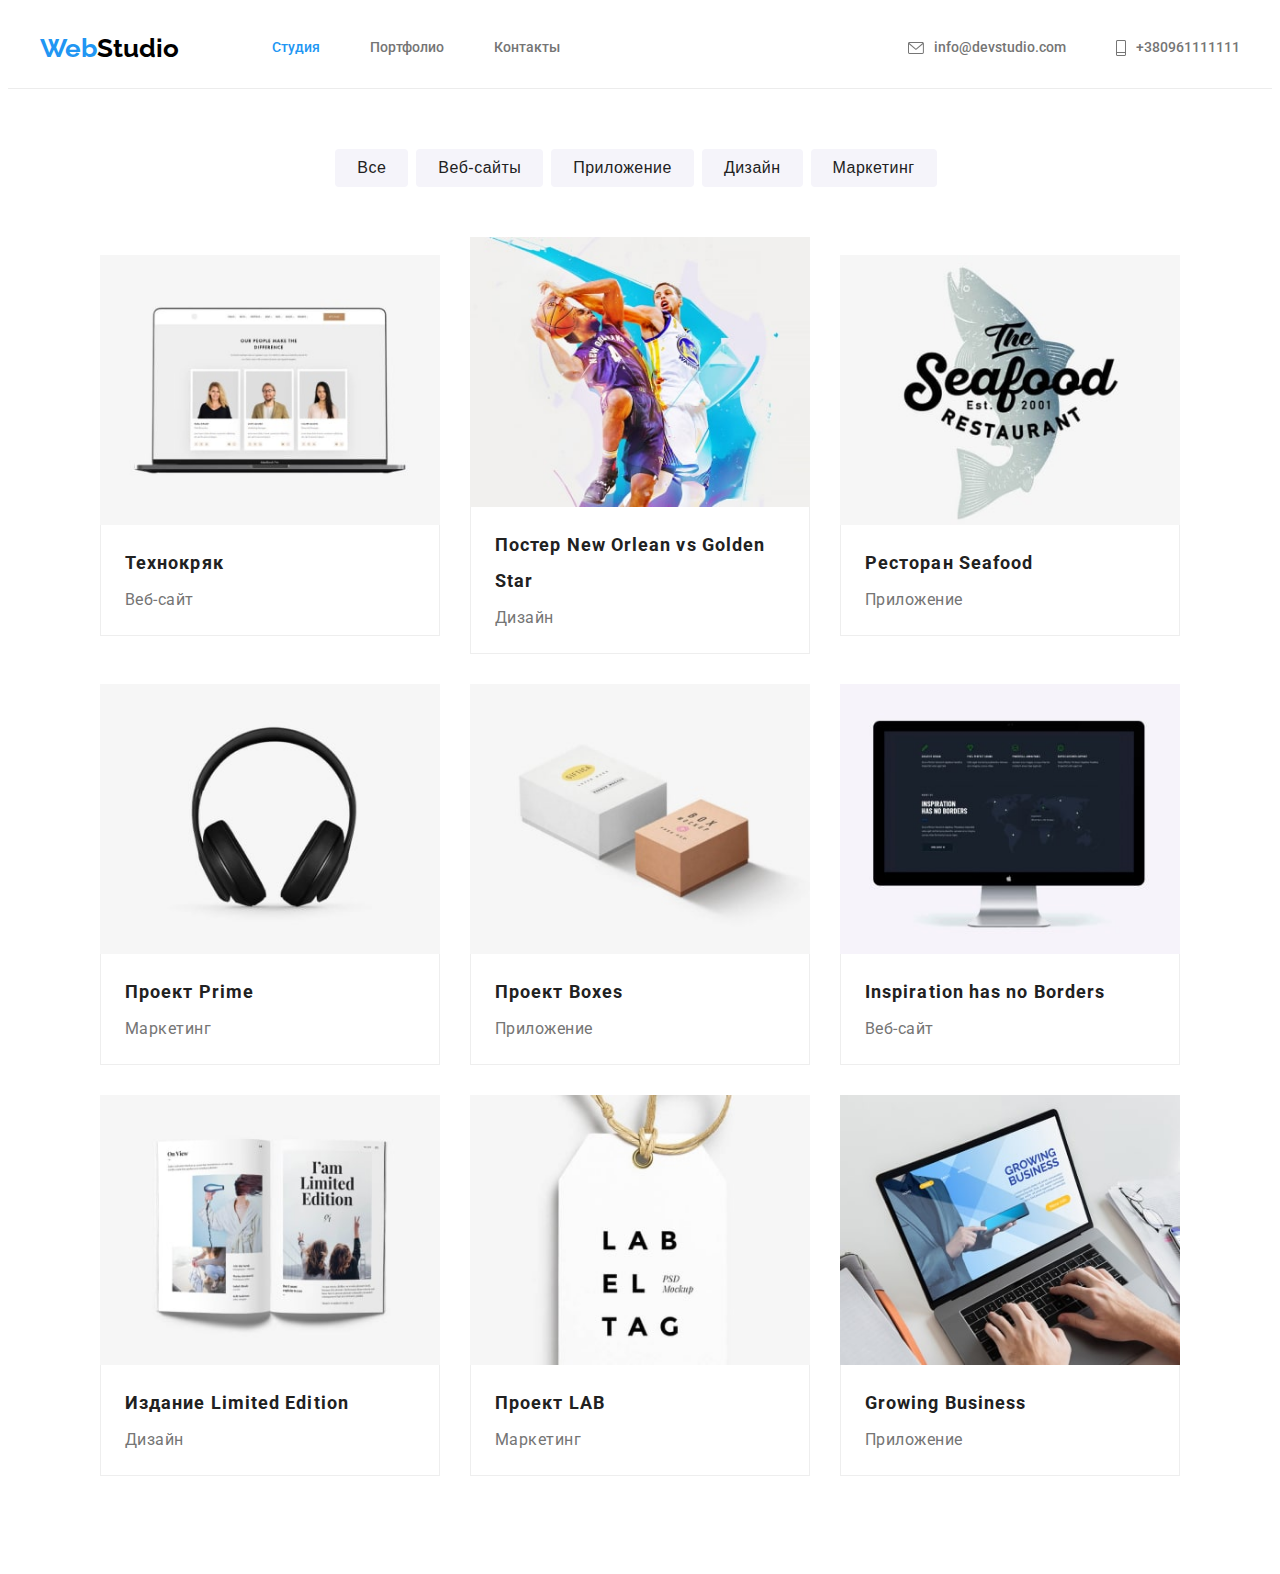
==== commit 8b66afb4: "фото" ====
--- a/portfolio.html
+++ b/portfolio.html
@@ -69,7 +69,22 @@
             <li class="element">
               <a href="" class="project-link">
                 <div class="project-overlay">
-                  <img src="./img/7.jpg" alt="" width="370" />
+                  <picture>
+                <source
+                  media="(min-width: 1200px)"
+                  srcset="./img/7.jpg 1x, ./img/7-2x.jpg 2x"
+                />
+                <source
+                  media="(min-width: 768px)"
+                  srcset="./img/7-tab.jpg 1x, ./img/7-tab-2x.jpg 2x"
+                />
+                <source
+                  media="(min-width: 480px)"
+                  srcset="./img/7-mob.jpg 1x, ./img/7-mob-2x.jpg 2x"
+                />
+                <img src="./img/7.jpg" alt="" width="370" />
+              </picture>
+                  
                   <div class="project-overlay-text">
                     <h2 class="project-text">
                       Технокряк это современная площадка распространения коронавируса. Компании
@@ -87,7 +102,22 @@
             <li class="element">
               <a href="" class="project-link">
                 <div class="project-overlay">
-                  <img src="./img/8.jpg" alt="" width="370" />
+                  <picture>
+                <source
+                  media="(min-width: 1200px)"
+                  srcset="./img/8.jpg 1x, ./img/8-2x.jpg 2x"
+                />
+                <source
+                  media="(min-width: 768px)"
+                  srcset="./img/8-tab.jpg 1x, ./img/8-tab-2x.jpg 2x"
+                />
+                <source
+                  media="(min-width: 480px)"
+                  srcset="./img/8-mob.jpg 1x, ./img/8-mob-2x.jpg 2x"
+                />
+                <img src="./img/8.jpg" alt="" width="370" />
+              </picture>
+                  
                   <div class="project-overlay-text">
                     <h2 class="project-text">
                       Технокряк это современная площадка распространения коронавируса. Компании
@@ -105,7 +135,22 @@
             <li class="element">
               <a href="" class="project-link">
                 <div class="project-overlay">
-                  <img src="./img/9.jpg" alt="" width="370" />
+                  <picture>
+                <source
+                  media="(min-width: 1200px)"
+                  srcset="./img/9.jpg 1x, ./img/9-2x.jpg 2x"
+                />
+                <source
+                  media="(min-width: 768px)"
+                  srcset="./img/9-tab.jpg 1x, ./img/9-tab-2x.jpg 2x"
+                />
+                <source
+                  media="(min-width: 480px)"
+                  srcset="./img/9-mob.jpg 1x, ./img/9-mob-2x.jpg 2x"
+                />
+                <img src="./img/9.jpg" alt="" width="370" />
+              </picture>
+                  
                   <div class="project-overlay-text">
                     <h2 class="project-text">
                       Технокряк это современная площадка распространения коронавируса. Компании
@@ -123,7 +168,22 @@
             <li class="element">
               <a href="" class="project-link">
                 <div class="project-overlay">
-                  <img src="./img/10.jpg" alt="" width="370" />
+                  <picture>
+                <source
+                  media="(min-width: 1200px)"
+                  srcset="./img/10.jpg 1x, ./img/10-2x.jpg 2x"
+                />
+                <source
+                  media="(min-width: 768px)"
+                  srcset="./img/10-tab.jpg 1x, ./img/10-tab-2x.jpg 2x"
+                />
+                <source
+                  media="(min-width: 480px)"
+                  srcset="./img/10-mob.jpg 1x, ./img/10-mob-2x.jpg 2x"
+                />
+                <img src="./img/10.jpg" alt="" width="370" />
+              </picture>
+                  
                   <div class="project-overlay-text">
                     <h2 class="project-text">
                       Технокряк это современная площадка распространения коронавируса. Компании
@@ -141,7 +201,22 @@
             <li class="element">
               <a href="" class="project-link">
                 <div class="project-overlay">
-                  <img src="./img/11.jpg" alt="" width="370" />
+                  <picture>
+                <source
+                  media="(min-width: 1200px)"
+                  srcset="./img/11.jpg 1x, ./img/11-2x.jpg 2x"
+                />
+                <source
+                  media="(min-width: 768px)"
+                  srcset="./img/11-tab.jpg 1x, ./img/11-tab-2x.jpg 2x"
+                />
+                <source
+                  media="(min-width: 480px)"
+                  srcset="./img/11-mob.jpg 1x, ./img/11-mob-2x.jpg 2x"
+                />
+                <img src="./img/11.jpg" alt="" width="370" />
+              </picture>
+                  
                   <div class="project-overlay-text">
                     <h2 class="project-text">
                       Технокряк это современная площадка распространения коронавируса. Компании
@@ -159,7 +234,22 @@
             <li class="element">
               <a href="" class="project-link">
                 <div class="project-overlay">
-                  <img src="./img/12.jpg" alt="" width="370" />
+                   <picture>
+                <source
+                  media="(min-width: 1200px)"
+                  srcset="./img/12.jpg 1x, ./img/12-2x.jpg 2x"
+                />
+                <source
+                  media="(min-width: 768px)"
+                  srcset="./img/12-tab.jpg 1x, ./img/12-tab-2x.jpg 2x"
+                />
+                <source
+                  media="(min-width: 480px)"
+                  srcset="./img/12-mob.jpg 1x, ./img/12-mob-2x.jpg 2x"
+                />
+                <img src="./img/12.jpg" alt="" width="370" />
+              </picture>
+                  
                   <div class="project-overlay-text">
                     <h2 class="project-text">
                       Технокряк это современная площадка распространения коронавируса. Компании
@@ -177,7 +267,22 @@
             <li class="element">
               <a href="" class="project-link">
                 <div class="project-overlay">
-                  <img src="./img/13.jpg" alt="" width="370" />
+                  <picture>
+                <source
+                  media="(min-width: 1200px)"
+                  srcset="./img/13.jpg 1x, ./img/13-2x.jpg 2x"
+                />
+                <source
+                  media="(min-width: 768px)"
+                  srcset="./img/13-tab.jpg 1x, ./img/13-tab-2x.jpg 2x"
+                />
+                <source
+                  media="(min-width: 480px)"
+                  srcset="./img/13-mob.jpg 1x, ./img/13-mob-2x.jpg 2x"
+                />
+                <img src="./img/13.jpg" alt="" width="370" />
+              </picture>
+                  
                   <div class="project-overlay-text">
                     <h2 class="project-text">
                       Технокряк это современная площадка распространения коронавируса. Компании
@@ -195,7 +300,22 @@
             <li class="element">
               <a href="" class="project-link">
                 <div class="project-overlay">
-                  <img src="./img/14.jpg" alt="" width="370" />
+                  <picture>
+                <source
+                  media="(min-width: 1200px)"
+                  srcset="./img/14.jpg 1x, ./img/14-2x.jpg 2x"
+                />
+                <source
+                  media="(min-width: 768px)"
+                  srcset="./img/14-tab.jpg 1x, ./img/14-tab-2x.jpg 2x"
+                />
+                <source
+                  media="(min-width: 480px)"
+                  srcset="./img/14-mob.jpg 1x, ./img/14-mob-2x.jpg 2x"
+                />
+                <img src="./img/14.jpg" alt="" width="370" />
+              </picture>
+                  
                   <div class="project-overlay-text">
                     <h2 class="project-text">
                       Технокряк это современная площадка распространения коронавируса. Компании
@@ -213,7 +333,22 @@
             <li class="element">
               <a href="" class="project-link">
                 <div class="project-overlay">
-                  <img src="./img/15.jpg" alt="" width="370" />
+                  <picture>
+                <source
+                  media="(min-width: 1200px)"
+                  srcset="./img/15.jpg 1x, ./img/15-2x.jpg 2x"
+                />
+                <source
+                  media="(min-width: 768px)"
+                  srcset="./img/15-tab.jpg 1x, ./img/15-tab-2x.jpg 2x"
+                />
+                <source
+                  media="(min-width: 480px)"
+                  srcset="./img/15-mob.jpg 1x, ./img/15-mob-2x.jpg 2x"
+                />
+                <img src="./img/15.jpg" alt="" width="370" />
+              </picture>
+                  
                   <div class="project-overlay-text">
                     <h2 class="project-text">
                       Технокряк это современная площадка распространения коронавируса. Компании
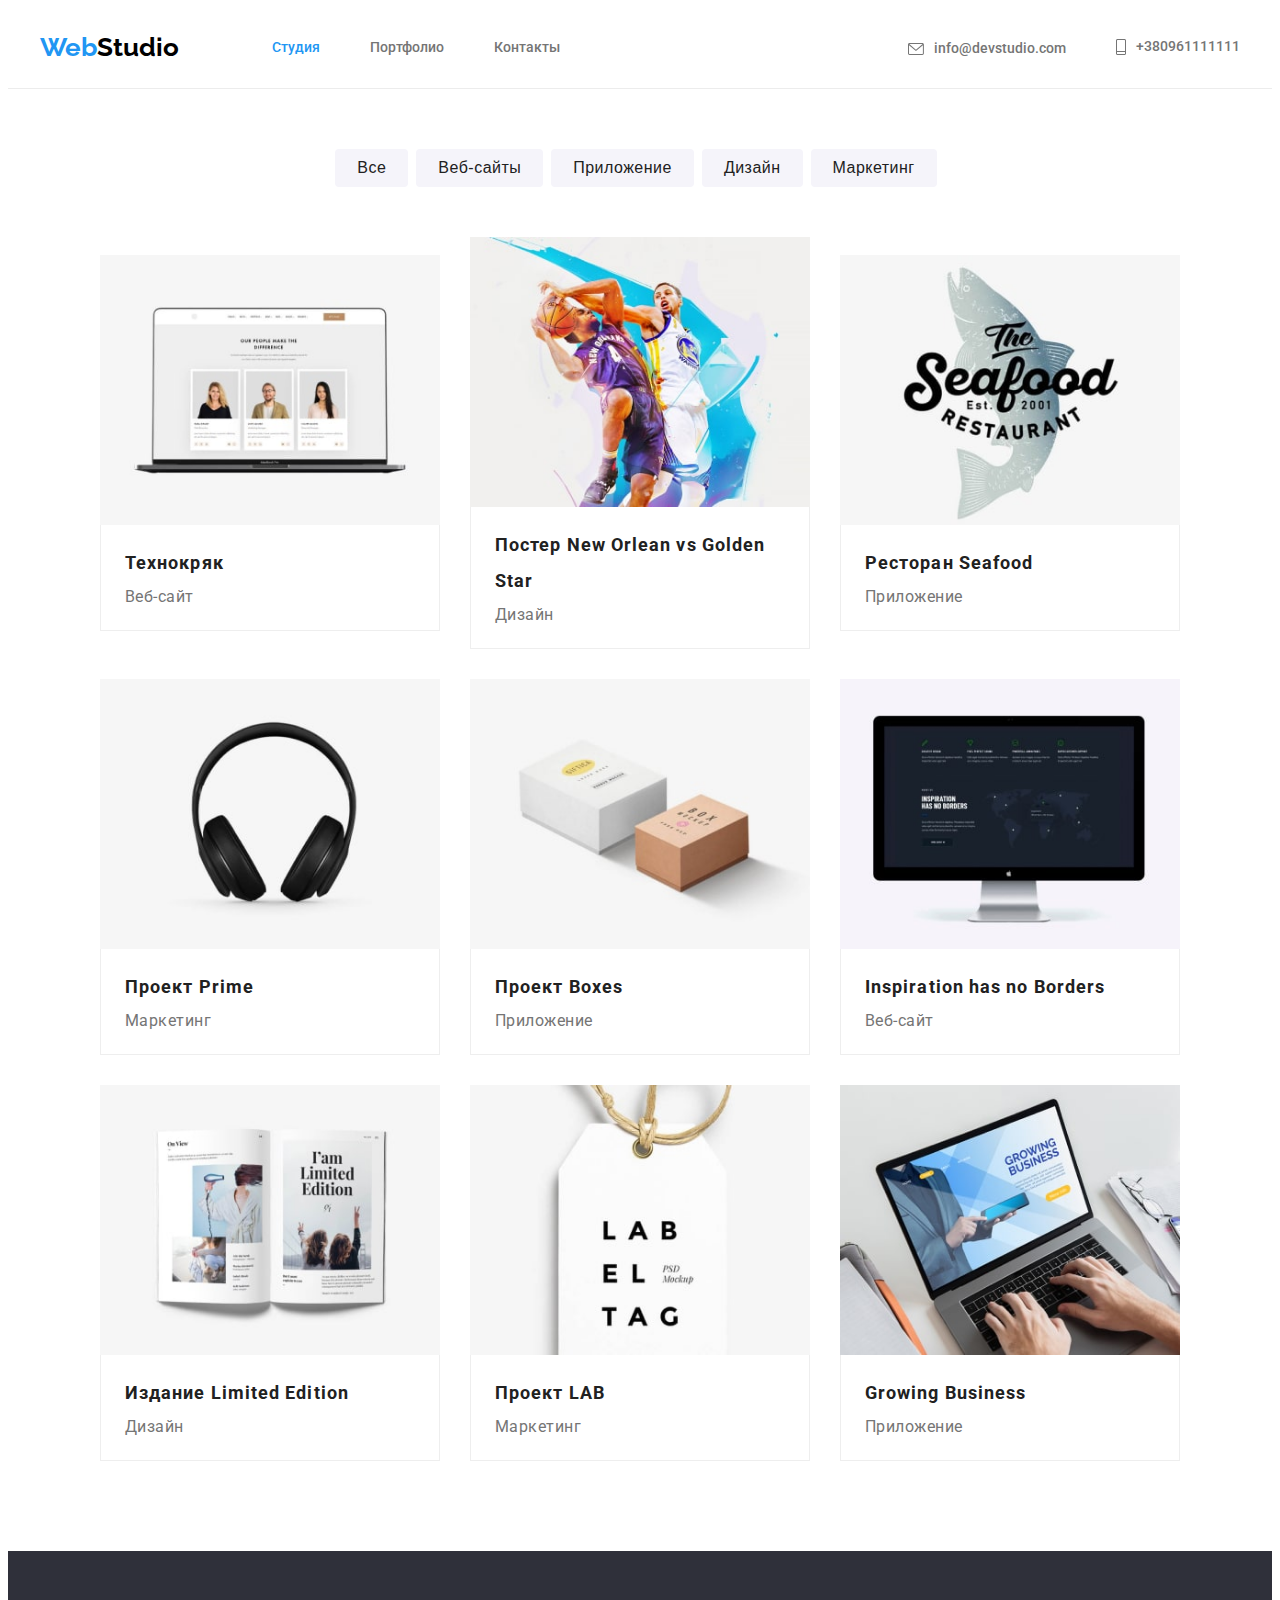
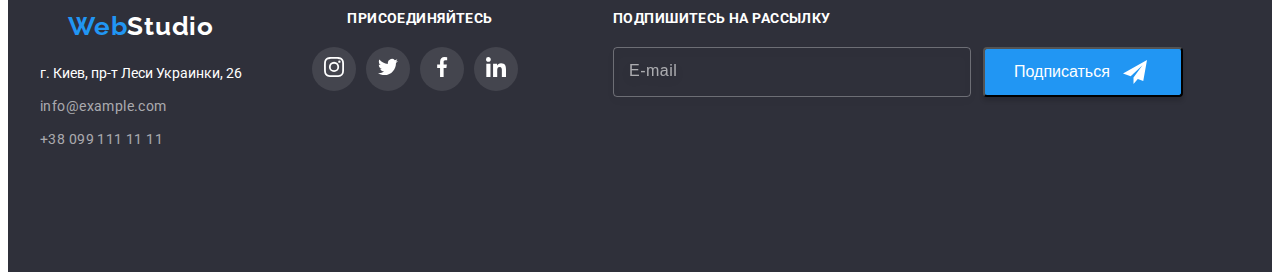
==== commit cef10fbe: "дз8" ====
--- a/portfolio.html
+++ b/portfolio.html
@@ -370,53 +370,56 @@
 
     <!--Podval-->
 
-    <!-- <footer class="footer">
-      <div class="container">
-        <div>
-          <a href="./index.html" class="footer-logo"><span class="logo-bloe">Web</span>Studio</a>
-          <address>
-            <ul>
-              <li class="adres">г. Киев, пр-т Леси Украинки, 26</li>
-              <li><a href="mailto:info@example.com" class="adres__link">info@example.com</a></li>
-              <li><a href="tel:+380991111111" class="adres__link">+38 099 111 11 11</a></li>
+     <footer class="footer">
+      <div class="container footer-container">
+        <div class="wrapper">
+          <div class="footer__contact">
+            <a href="./index.html" class="footer-logo"><span class="logo-bloe">Web</span>Studio</a>
+            <address>
+              <ul class="footer-adres">
+                <li class="adres">г. Киев, пр-т Леси Украинки, 26</li>
+                <li><a href="mailto:info@example.com" class="adres__link">info@example.com</a></li>
+                <li><a href="tel:+380991111111" class="adres__link">+38 099 111 11 11</a></li>
+              </ul>
+            </address>
+          </div>
+          <div class="connect">
+            <h3 class="footer-title">Присоединяйтесь</h3>
+            <ul class="social-footer-list">
+              <li class="social-footer-item">
+                <a class="social-footer-link" href="#">
+                  <svg class="social-footer-icon">
+                    <use href="./img/sprite.svg#icon-instagram-2"></use>
+                  </svg>
+                </a>
+              </li>
+              <li class="social-footer-item">
+                <a class="social-footer-link" href="#">
+                  <svg class="social-footer-icon">
+                    <use href="./img/sprite.svg#icon-twitter-1"></use>
+                  </svg>
+                </a>
+              </li>
+              <li class="social-footer-item">
+                <a class="social-footer-link" href="#">
+                  <svg class="social-footer-icon">
+                    <use href="./img/sprite.svg#icon-facebook-1"></use>
+                  </svg>
+                </a>
+              </li>
+              <li class="social-footer-item">
+                <a class="social-footer-link" href="#">
+                  <svg class="social-footer-icon">
+                    <use href="./img/sprite.svg#icon-linkedin-1"></use>
+                  </svg>
+                </a>
+              </li>
             </ul>
-          </address>
+          </div>
         </div>
-        <div class="connect">
-          <h3 class="footer-title">Присоединяйтесь</h3>
-          <ul class="social-footer-list">
-            <li class="social-footer-item">
-              <a class="social-footer-link" href="#">
-                <svg class="social-footer-icon">
-                  <use href="./img/sprite.svg#icon-instagram-2"></use>
-                </svg>
-              </a>
-            </li>
-            <li class="social-footer-item">
-              <a class="social-footer-link" href="#">
-                <svg class="social-footer-icon">
-                  <use href="./img/sprite.svg#icon-twitter-1"></use>
-                </svg>
-              </a>
-            </li>
-            <li class="social-footer-item">
-              <a class="social-footer-link" href="#">
-                <svg class="social-footer-icon">
-                  <use href="./img/sprite.svg#icon-facebook-1"></use>
-                </svg>
-              </a>
-            </li>
-            <li class="social-footer-item">
-              <a class="social-footer-link" href="#">
-                <svg class="social-footer-icon">
-                  <use href="./img/sprite.svg#icon-linkedin-1"></use>
-                </svg>
-              </a>
-            </li>
-          </ul>
-        </div>
+
         <div class="footer-form">
-          <h3 class="footer-form__title">Подпишитесь на рассылку</h3>
+          <h3 class="footer-form__title footer-form__">Подпишитесь на рассылку</h3>
           <div class="footer-container">
             <label class="footer-form__label">
               <input type="text" name="" placeholder="E-mail" />
@@ -429,7 +432,7 @@
             </label>
           </div>
         </div>
-      </div> -->
+      </div>
     </footer>
   </body>
 </html>
--- a/css/main.min.css
+++ b/css/main.min.css
@@ -1,2 +1,2 @@
-:root{--primary-text-color: #757575;--title-text: #212121;--accent-color: #2196f3;--accent-new-color: #ffffff;--timing: cubic-bezier(0.4, 0, 0.2, 1)}img{width:100%;height:auto;display:block}h1,h2,h3,p{margin:0}ul{list-style:none;margin-top:0;margin-bottom:0;padding:0}body{background-color:var(--accent-new-color);color:var(--primary-text-color);font-family:Roboto, sans-serif}.section{padding:60px 0}.container{width:100%;padding-left:15px;padding-right:15px;margin:0 auto}@media screen and (min-width: 480px){.container{width:480px}}@media screen and (min-width: 768px){.container{width:768px}}@media screen and (min-width: 1200px){.container{width:1200px}}.page-header{background-color:var(--accent-new-color);border-bottom:1px solid #ECECEC}.main-nav{display:flex;align-items:center}.logo{color:#000000;margin-right:93px;font-family:Raleway;font-weight:700;font-size:26px;line-height:1.19;text-decoration:none}.logo-bloe{color:var(--accent-color)}.site-nav{display:flex}.site-nav .item{margin-right:50px}.site-nav .item.site-nav .item:last-child{margin-right:0}.site-nav .link{display:block;padding-top:32px;padding-bottom:32px;color:var(--primary-text-color);font-weight:500;font-size:14px;line-height:1.14;text-decoration:none}.site-nav .link:hover,.site-nav .link:focus{color:var(--accent-color)}.site-nav .link.current{color:var(--accent-color)}.site-nav .link.current::after{content:"";display:block;position:absolute;left:0;bottom:0;width:100%;height:4px;background:var(--accent-color);border-radius:2px;opacity:0;transition:opacity 250ms var(--timing)}.site-nav .link.current:hover::after{opacity:1}.item{position:relative}.site-nav .link.activ::after{content:"";display:block;position:absolute;left:0;bottom:0;width:100%;height:4px;background:var(--accent-color);border-radius:2px;opacity:0;transition:opacity 250ms var(--timing)}.site-nav .link.activ:hover::after{opacity:1}.auth-link .link:hover,.auth-link .link:focus{color:var(--accent-color)}.auth-link{display:flex;margin-left:auto}.auth-link .item+.item{margin-left:50px}.auth-link .link{display:flex;color:var(--primary-text-color);font-weight:500;font-size:14px;line-height:1.14;text-decoration:none;align-items:center}.auth-link .link:hover .mailto,.auth-link .link:focus .mailto,.auth-link .link:hover .phone,.auth-link .link:focus .phone{fill:var(--accent-color)}.mailto{width:16px;height:12px;margin-right:10px;fill:var(--primary-text-color)}.phone{width:10px;height:16px;margin-right:10px;fill:var(--primary-text-color)}.phone:hover,.phone:focus{fill:var(--accent-color)}.banner{height:600px;margin-left:auto;margin-right:auto;background-image:linear-gradient(to right, rgba(47,48,58,0.4), rgba(7,9,26,0.4)),url(../img/16.jpg);background-size:cover;background-repeat:no-repeat;background-position:center;text-align:center;background-color:#2f303a;padding-top:200px;padding-bottom:200px}.banner .banner-subtitle{margin-top:0;margin-bottom:30px;font-weight:900;font-size:44px;line-height:1.36;text-align:center;text-transform:uppercase;color:var(--accent-new-color)}.banner .button{box-shadow:0px 4px 4px rgba(0,0,0,0.15);border:transparent;margin-left:auto;margin-right:auto;padding:10px 32px;color:var(--title-text);width:200px;border-radius:4px;font-weight:700;font-size:16px;line-height:1.87;display:flex;align-items:center;text-align:center;cursor:pointer}.button.primary{color:var(--accent-new-color);background-color:var(--accent-color)}.backdrop{z-index:1;position:fixed;top:0;left:0;right:0;bottom:0;background:rgba(0,0,0,0.2);box-shadow:0px 4px 4px rgba(0,0,0,0.25)}.backdrop.is-hidden{opacity:0;pointer-events:none}.modal{position:absolute;padding:40px;top:50%;left:50%;max-width:500px;background:var(--accent-new-color);transform:translate(-50%, -50%);width:528px;min-height:581px}.modal__button{display:flex;cursor:pointer;padding:0;position:absolute;top:8px;right:8px;width:30px;height:30px;border-radius:100%;justify-content:center;align-items:center;background:var(--accent-new-color);border:1px solid rgba(0,0,0,0.1);box-sizing:border-box}.modal__button:hover .modal__icon{fill:var(--accent-color)}.modal__icon{width:18px;height:18px;color:#000000}.modal__title{display:flex;width:448px;height:23px;line-height:23px;text-align:center;letter-spacing:0.03em;margin-bottom:12px;color:var(--title-text)}.modal__button:hover .modal__icon{fill:var(--accent-color)}.coment{resize:none;width:100%;height:120px;padding:16px 12px;margin-bottom:20px;border:1px solid rgba(33,33,33,0.2);box-sizing:border-box;border-radius:4px}.coment:hover,.coment:focus{border:1px solid #2196f3}.form__field{display:flex;flex-direction:column}.form__lable{position:relative;text-align:left;margin-bottom:10px;font-size:12px;line-height:14px;color:var(--primary-text-color)}.form__input{width:100%;padding:14px;padding-left:42px;background:var(--accent-new-color);border:1px solid rgba(33,33,33,0.2);box-sizing:border-box}.form__input:focus,.form__input:hover{border:1px solid #2196f3;outline:none;cursor:pointer}.form__input:focus+.form__ikon,.form__input:focus+.form__ikon,.form__input:hover+.form__ikon,.form__input:hover+.form__ikon{fill:var(--accent-color)}.form__ikon{position:absolute;top:24px;left:15px;display:inline-block;width:18px;height:18px}.checkbox{-webkit-appearance:none;-moz-appearance:none;appearance:none}.checkbox__label{display:flex;margin-bottom:30px;font-size:14px;line-height:1.7;color:var(--primary-text-color)}.checkbox__label span{display:flex;align-items:center;justify-content:center;border-radius:3px;margin-right:7px;width:16px;height:15px;border:2px solid #212121}.checkbox:checked+.checkbox__label span{background-color:var(--accent-color);border:none}.form__link{margin-left:5px;font-size:14px;line-height:1.71;letter-spacing:0.03em;text-decoration-line:underline;color:var(--accent-color)}.checkbox__ikon{display:flex;align-items:center;justify-content:center;width:11px;height:8px;border-radius:2px}.form__button{display:flex;justify-content:center;cursor:pointer;padding:10px 55px;background:var(--accent-color);box-shadow:0px 4px 4px rgba(0,0,0,0.15);border-radius:4px;font-size:16px;line-height:30px;align-items:center;text-align:center;border:transparent;color:var(--accent-new-color)}.form__primary{display:block;margin-left:auto;margin-right:auto}.visually-hidden{display:none}.features{background:var(--accent-new-color);padding-bottom:0}@media screen and (min-width: 768px) and (max-width: 1199px){.moment{width:768px;display:flex;flex-wrap:wrap;justify-content:center;align-items:center}}@media screen and (min-width: 1200px){.moment{width:1200px;display:flex;flex-wrap:wrap;justify-content:center;align-items:center}}.moment .item{margin-bottom:30px;margin-right:30px}@media screen and (min-width: 768px){.moment .item{flex-basis:calc((100% - 60px) / 2);width:354px;height:251px}}@media screen and (min-width: 1200px){.moment .item{flex-basis:calc((100% - 120px) / 4)}.moment .item .moment .item:last-child{margin-left:0px}}.moment .item:hover,.moment .item:focus{cursor:pointer;filter:drop-shadow(0px 4px 4px rgba(0,0,0,0.25))}.moment .item .features-box{display:flex;align-items:center;justify-content:center;height:120px;background-repeat:no-repeat;background-position:center;background-color:#f5f4fa;margin-bottom:27px}.moment .item .features-icon{width:100%;height:70px}.features-title{margin-bottom:10px;font-size:14px;line-height:1.14;letter-spacing:0.03em;text-transform:uppercase;color:var(--title-text)}.features-description{font-size:14px;line-height:1.71;letter-spacing:0.03em;color:var(--primary-text-color)}.work{background:var(--accent-new-color)}.work__container{display:flex}@media screen and (max-width: 1199px){.work{display:none}}.work__img{display:block;position:relative;margin-right:30px}.work__owerlay{position:absolute;content:'';width:100%;bottom:0;padding:27px 0px;text-align:center;background:rgba(47,48,58,0.8)}.name-owerlay{font-style:normal;font-weight:bold;font-size:14px;line-height:1.14;letter-spacing:0.03em;text-transform:uppercase;color:var(--accent-new-color)}.work__img:last-child{margin-right:0}.work__title{margin-bottom:50px;font-weight:700;font-size:36px;line-height:1.16;text-align:center;letter-spacing:0.03em;color:var(--title-text)}.our-team{background:#f5f4fa}@media screen and (min-width: 768px){.our-team-container{width:768px;display:flex;flex-wrap:wrap;justify-content:center;align-items:center;margin-left:-30px}}@media screen and (min-width: 1200px){.our-team-container{width:1200px;display:flex;flex-wrap:wrap;justify-content:center;align-items:center;margin-left:-30px}}.our-team-container__men{background:var(--accent-new-color);margin-bottom:30px;box-shadow:0px 1px 3px rgba(0,0,0,0.12),0px 1px 1px rgba(0,0,0,0.14),0px 2px 1px rgba(0,0,0,0.2);border-radius:0px 0px 4px 4px}@media screen and (min-width: 768px){.our-team-container__men{flex-basis:calc(100% / 2 - 30px);margin-left:30px}}@media screen and (min-width: 1200px){.our-team-container__men{flex-basis:calc(100% / 4 - 30px);margin-left:30px}}.our-team-container__men:last-child{margin-right:0}.our-team__title{margin-bottom:50px;font-weight:bold;font-size:36px;line-height:1.16;text-align:center;letter-spacing:0.03em;color:var(--title-text)}.our-team-container__info{padding:30px 0}.our-team-container__name{margin-bottom:10px;font-weight:500;font-size:16px;line-height:1.19;text-align:center;letter-spacing:0.03em;color:var(--title-text)}.our-team-container__job{font-size:16px;line-height:1.19;text-align:center;letter-spacing:0.03em;color:var(--primary-text-color);margin-bottom:16px}.network-list__link{display:flex;padding:12px;border-radius:50%;align-items:center;justify-content:center;fill:#afb1b8;outline:none}.network-list__link:last-child{margin-right:0}.network-list__link:hover,.network-list__link:focus{background:var(--accent-color);fill:var(--accent-new-color)}.network-list{display:flex;justify-content:center}.network-list__social{width:20px;height:20px}.network-list:not(:last-child){margin-right:10px}@media screen and (min-width: 480px){.company__container{width:480px;display:flex;flex-wrap:wrap;justify-content:center;align-items:center}}@media screen and (min-width: 768px){.company__container{display:flex;flex-wrap:wrap;width:768px;justify-content:center;align-items:center}}@media screen and (min-width: 1200px){.company__container{width:1200px;display:flex;flex-wrap:wrap;justify-content:center;align-items:center}}.company__item{margin-bottom:30px;margin-right:30px}@media screen and (min-width: 480px) and (max-width: 767px){.company__item{flex-basis:calc((100% - 60px) / 2)}}@media screen and (min-width: 768px) and (max-width: 1199px){.company__item{flex-basis:calc((100% - 90px) / 3)}}@media screen and (min-width: 1200px){.company__item{flex-basis:calc((100% - 150px) / 6);display:flex;justify-content:center;width:170px;height:92px;margin-right:30px;box-sizing:border-box;align-items:center;border-radius:4px}.company__item:last-child{margin-right:0}}.company__title{font-family:Roboto;font-style:normal;font-weight:bold;font-size:36px;line-height:1.1;text-align:center;letter-spacing:0.03em;margin-bottom:50px;color:#212121}.company__button{display:flex;align-items:center;justify-content:center;width:170px;height:92px;box-sizing:border-box;align-items:center;border-radius:4px;border:1px solid #afb1b8}.company__button:hover .company__icon,.company__button:focus .company__icon{fill:#2196f3}.company__button:hover,.company__button:focus{border-color:#2196f3}.company__icon{width:106px;height:60px;fill:#afb1b8}.footer{background-color:#2f303a;padding-top:60px;padding-bottom:60px}.footer .container{display:flex;align-items:baseline}.footer-logo{display:inline-block;margin-bottom:20px;color:var(--accent-new-color);font-family:Raleway;font-weight:700;font-size:26px;line-height:1.19;letter-spacing:0.03em;text-decoration:none}.adres{color:var(--accent-new-color);font-family:Roboto;font-style:normal;font-size:14px;line-height:1.71;letter-spacing:0.03em}.footer .adres__link{display:inline-block;margin-top:9px;font-style:normal;font-size:14px;line-height:1.71;letter-spacing:0.03em;color:rgba(255,255,255,0.6);text-decoration:none}.footer .adres__link:hover,.footer .adres__link:focus{color:var(--accent-color)}.footer-title{font-family:Roboto;font-style:normal;font-weight:bold;font-size:14px;line-height:1.14;letter-spacing:0.03em;text-transform:uppercase;margin-bottom:20px;color:var(--accent-new-color)}.social-footer-list{display:flex}.social-footer-item{display:flex;justify-content:center;align-items:center;background:rgba(255,255,255,0.1);width:44px;height:44px;border-radius:100%;margin-right:10px}.social-footer-item:hover{background:#2196f3}.social-footer-item:hover:last-child{margin-right:0}.social-footer-icon{width:20px;height:20px;fill:#ffffff}.connect{margin-left:70px}.footer-form{display:flex;flex-direction:column;margin-left:93px}.footer-form__title{font-weight:bold;font-size:14px;line-height:1.14;letter-spacing:0.03em;text-transform:uppercase;margin-bottom:20px;color:var(--accent-new-color)}.footer-container{display:flex;flex-direction:row}.footer-form__label{display:flex}.footer-form__label input{width:358px;height:50px;left:815px;top:2787px;padding:16px 15px;margin-right:12px;border:1px solid rgba(255,255,255,0.3);box-sizing:border-box;filter:drop-shadow(0px 4px 4px rgba(0,0,0,0.15));border-radius:4px;background:#2f303a}.footer-form__label input::placeholder{font-size:16px;line-height:20px;display:flex;align-items:center;letter-spacing:0.03em;color:rgba(255,255,255,0.6)}.footer-form .btn-title{display:flex;align-items:center;text-align:center;padding-left:29px;padding-top:10px;padding-bottom:10px;margin-right:10px;width:200px;height:50px;background:#2196f3;box-shadow:0px 4px 4px rgba(0,0,0,0.15);border-radius:4px;color:#ffffff;font-size:16px;line-height:30px}.btn-icon{width:24px;height:24px;margin:13px 13px}@media screen and (max-width: 767px){.portfolio{margin-bottom:40px;display:flex;flex-wrap:wrap;justify-content:flex-start}}@media screen and (min-width: 768px) and (max-width: 1199px){.portfolio{display:flex;flex-wrap:wrap;margin-bottom:30px;justify-content:center}}@media screen and (min-width: 1200px){.portfolio{width:1200px;display:flex;flex-wrap:wrap;margin-bottom:50px;justify-content:center;align-items:center}}.portfolio .button-wrapper{margin-right:8px}@media screen and (max-width: 767px){.portfolio .button-wrapper{margin-bottom:15px}}@media screen and (min-width: 1200px){.portfolio .button-wrapper .portfolio .button-wrapper:not(:last-child){margin-right:8px}}.portfolio .button{border:0;padding:6px 22px;background-color:#f5f4fa;color:var(--title-text);border-radius:4px;font-weight:500;font-size:16px;line-height:1.63;text-align:center;letter-spacing:0.03em;cursor:pointer;outline:none}.portfolio .button:hover,.portfolio .button:focus{background-color:var(--accent-color);color:var(--accent-new-color)}@media screen and (min-width: 768px){.project{width:768px;display:flex;flex-wrap:wrap;justify-content:flex-start;align-items:center}}@media screen and (min-width: 1200px){.project{width:1200px;display:flex;flex-wrap:wrap;justify-content:center;align-items:center}}.element{margin-right:30px;margin-bottom:30px}@media screen and (min-width: 768px) and (max-width: 1199px){.element{flex-basis:calc(100% / 2 - 30px);margin-right:30px}.element:nth-child(2n){margin-right:0px}}@media screen and (min-width: 1200px){.element{flex-basis:calc(100% / 3 - 60px);margin-right:30px}.element:nth-child(3n){margin-right:0px}}.element .project-link:hover,.element .project-link:focus{box-shadow:0px 1px 1px rgba(0,0,0,0.12),0px 4px 4px rgba(0,0,0,0.06),1px 4px 6px rgba(0,0,0,0.16);outline:none}.project .project-link{text-decoration:none;display:block}.project-overlay{position:relative;overflow:hidden}.element:hover .project-overlay-text{transform:translateY(0)}.project-overlay-text{position:absolute;padding:63px 24px;top:0;right:0;bottom:0;background-color:rgba(33,150,243,0.9);transform:translateY(100%);transition:transform 250ms var(--timing)}.project-text{display:flex;align-items:center;width:322px;height:182px;left:176px;top:318px;font-family:Roboto;font-style:normal;font-weight:normal;font-size:18px;line-height:2.33;letter-spacing:0.03em;color:#ffffff}.project .project-title{margin-bottom:4px;font-weight:700;font-size:18px;line-height:2;letter-spacing:0.06em;color:var(--title-text)}.project .text{font-size:16px;line-height:1.87;letter-spacing:0.03em;color:var(--primary-text-color)}.project .project-info{border:1px solid #eeeeee;border-top:0;padding:20px 24px}
+:root{--primary-text-color: #757575;--title-text: #212121;--accent-color: #2196f3;--accent-new-color: #ffffff;--timing: cubic-bezier(0.4, 0, 0.2, 1)}img{width:100%;height:auto;display:block}h1,h2,h3,p{margin:0}ul{list-style:none;margin-top:0;margin-bottom:0;padding:0}body{background-color:var(--accent-new-color);color:var(--primary-text-color);font-family:Roboto, sans-serif}.section{padding:60px 0}.container{width:100%;padding-left:15px;padding-right:15px;margin:0 auto}@media screen and (min-width: 480px){.container{width:480px}}@media screen and (min-width: 768px){.container{width:768px}}@media screen and (min-width: 1200px){.container{width:1200px}}.page-header{background-color:var(--accent-new-color);border-bottom:1px solid #ececec}.main-nav{justify-content:space-between;display:flex;align-items:center}@media screen and (max-width: 767px){.main-nav{min-width:480px;align-items:center;justify-content:space-between}}.logo{color:#000000;margin-right:93px;font-family:Raleway;font-weight:700;font-size:26px;line-height:1.19;text-decoration:none}@media screen and (max-width: 480px){.logo{margin-right:0}}@media screen and (min-width: 1200px){.logo{font-size:26px;padding-top:24px;padding-bottom:25px}}.logo-bloe{color:var(--accent-color)}@media (max-width: 767px){.menu-container{display:none}}@media (min-width: 768px){.menu-container{width:768;display:flex;justify-content:center;align-items:center}}@media screen and (min-width: 1200px){.menu-container{width:1200px}}.site-nav{display:flex;align-items:center}.site-nav .item{margin-right:50px}.site-nav .item.site-nav .item:last-child{margin-right:0}.site-nav .link{display:block;padding-top:32px;padding-bottom:32px;color:var(--primary-text-color);font-weight:500;font-size:14px;line-height:1.14;text-decoration:none}.site-nav .link:hover,.site-nav .link:focus{color:var(--accent-color)}.site-nav .link.current{color:var(--accent-color)}.site-nav .link.current::after{content:'';display:block;position:absolute;left:0;bottom:0;width:100%;height:4px;background:var(--accent-color);border-radius:2px;opacity:0;transition:opacity 250ms var(--timing)}.site-nav .link.current:hover::after{opacity:1}@media screen and (min-width: 1200px){.item:not(:last-child){margin-right:50px}}@media screen and (max-width: 1199px){.item:not(:last-child){margin-bottom:10px}}.site-nav .link.activ::after{content:'';display:block;position:absolute;left:0;bottom:0;width:100%;height:4px;background:var(--accent-color);border-radius:2px;opacity:0;transition:opacity 250ms var(--timing)}.site-nav .link.activ:hover::after{opacity:1}.auth-link .link:hover,.auth-link .link:focus{color:var(--accent-color)}.auth-link{margin-left:auto;align-items:baseline;align-items:baseline}@media screen and (min-width: 1200px){.auth-link{display:flex;margin-left:auto}}.auth-link .item+.item :last-child{margin-bottom:0}.auth-link .link{display:flex;color:var(--primary-text-color);font-weight:500;font-size:14px;line-height:1.14;text-decoration:none;align-items:center}.auth-link .link:hover .mailto,.auth-link .link:focus .mailto,.auth-link .link:hover .phone,.auth-link .link:focus .phone{fill:var(--accent-color)}.mailto{width:16px;height:12px;margin-right:10px;fill:var(--primary-text-color)}.phone{width:10px;height:16px;margin-right:10px;fill:var(--primary-text-color)}.phone:hover,.phone:focus{fill:var(--accent-color)}.nav__open{display:block;width:40px;height:40px;margin:0;padding:0;background-color:transparent;border:none;cursor:pointer;color:#212121}@media screen and (min-width: 768px){.nav__open{display:none}}.mobile-menu{position:fixed;top:0;left:0;z-index:2;display:flex;flex-direction:column;justify-content:space-between;height:100vh;width:100vw;padding:38px 40px;background-color:#fff;transform:translateX(150%);box-shadow:0px 4px 8px rgba(0,0,0,0.04),0px 2px 4px rgba(0,0,0,0.08),0px 1px 3px rgba(0,0,0,0.16);transition:transform 250ms ease-in-out}@media screen and (min-width: 768px){.mobile-menu{display:none}}.mobile-menu .is-open{transform:translateX(0)}.nav__close{position:absolute;top:22px;right:23px;display:block;width:40px;height:40px;margin:0;padding:0;background-color:transparent;border:none;cursor:pointer;color:#212121}@media screen and (min-width: 768px){.nav__close{display:none}}.nav__close:hover,.nav__close:focus{color:#2196f3;fill:currentColor}.mobile-menu__list{display:flex;height:205px;flex-direction:column}.mobile-menu__item{margin-top:auto;margin-bottom:auto}.mobile-menu__link--curent{color:#2196f3}.mobile-menu__link{font-weight:500;font-size:40px;line-height:1.175;letter-spacing:0.02em;color:#212121}.mobile-contacts__list{flex-direction:column;justify-content:flex-end}.mobile-contacts__item{margin-bottom:22px}.mobile-contacts__item:last-child{margin-bottom:44px}.mobile-contacts__link--tel{font-size:7vw;line-height:1.175;color:#2196f3}.mobile-contacts__link{font-weight:500;font-size:24px;line-height:1.166;letter-spacing:0.02em;color:#757575}.mobile-socblok{display:flex;flex-wrap:wrap}.mobile-socblok__item{margin-right:10px;border-right:1px solid rgba(33,33,33,0.2)}.mobile-socblok__link{padding-right:10px;font-size:18px;line-height:1.22;letter-spacing:0.02em;color:#2196f3}.banner{height:600px;margin-left:auto;margin-right:auto;background-image:linear-gradient(to right, rgba(47,48,58,0.4), rgba(7,9,26,0.4)),url(../img/header-mob.jpg);background-size:cover;background-repeat:no-repeat;background-position:center;text-align:center;background-color:#2f303a;padding-top:200px;padding-bottom:200px}@media (min-device-pixel-ratio: 2), (min-resolution: 192dpi), (min-resolution: 2dppx){.banner{background-image:linear-gradient(to right, rgba(47,48,58,0.4), rgba(7,9,26,0.4)),url(../img/header-mob-2x.jpg)}}@media screen and (min-width: 768px){.banner{background-image:linear-gradient(to right, rgba(47,48,58,0.4), rgba(7,9,26,0.4)),url(../img/header-tab.jpg)}}@media screen and (min-width: 768px) and (min-device-pixel-ratio: 2), screen and (min-width: 768px) and (min-resolution: 192dpi), screen and (min-width: 768px) and (min-resolution: 2dppx){.banner{background-image:linear-gradient(to right, rgba(47,48,58,0.4), rgba(7,9,26,0.4)),url(../img/header-tab-2x.jpg)}}@media screen and (min-width: 768px) and (min-width: 1200px){.banner{background-image:linear-gradient(to right, rgba(47,48,58,0.4), rgba(7,9,26,0.4)),url(../img/header.jpg)}}@media screen and (min-width: 768px) and (min-width: 1200px) and (min-device-pixel-ratio: 2), screen and (min-width: 768px) and (min-width: 1200px) and (min-resolution: 192dpi), screen and (min-width: 768px) and (min-width: 1200px) and (min-resolution: 2dppx){.banner{background-image:linear-gradient(to right, rgba(47,48,58,0.4), rgba(7,9,26,0.4)),url(../img/header-2x.jpg)}}.banner .banner-subtitle{margin-top:0;margin-bottom:30px;font-weight:900;font-size:44px;line-height:1.36;text-align:center;text-transform:uppercase;color:var(--accent-new-color)}.banner .button{box-shadow:0px 4px 4px rgba(0,0,0,0.15);border:transparent;margin-left:auto;margin-right:auto;padding:10px 32px;color:var(--title-text);width:200px;border-radius:4px;font-weight:700;font-size:16px;line-height:1.87;display:flex;align-items:center;text-align:center;cursor:pointer}.button.primary{color:var(--accent-new-color);background-color:var(--accent-color)}.backdrop{z-index:1;position:fixed;top:0;left:0;right:0;bottom:0;background:rgba(0,0,0,0.2);box-shadow:0px 4px 4px rgba(0,0,0,0.25)}.backdrop.is-hidden{opacity:0;pointer-events:none}.modal{position:absolute;padding:40px;top:50%;left:50%;max-width:500px;background:var(--accent-new-color);transform:translate(-50%, -50%);width:528px;min-height:581px}.modal__button{display:flex;cursor:pointer;padding:0;position:absolute;top:8px;right:8px;width:30px;height:30px;border-radius:100%;justify-content:center;align-items:center;background:var(--accent-new-color);border:1px solid rgba(0,0,0,0.1);box-sizing:border-box}.modal__button:hover .modal__icon{fill:var(--accent-color)}.modal__icon{width:18px;height:18px;color:#000000}.modal__title{display:flex;width:448px;height:23px;line-height:23px;text-align:center;letter-spacing:0.03em;margin-bottom:12px;color:var(--title-text)}.modal__button:hover .modal__icon{fill:var(--accent-color)}.coment{resize:none;width:100%;height:120px;padding:16px 12px;margin-bottom:20px;border:1px solid rgba(33,33,33,0.2);box-sizing:border-box;border-radius:4px}.coment:hover,.coment:focus{border:1px solid #2196f3}.form__field{display:flex;flex-direction:column}.form__lable{position:relative;text-align:left;margin-bottom:10px;font-size:12px;line-height:14px;color:var(--primary-text-color)}.form__input{width:100%;padding:14px;padding-left:42px;background:var(--accent-new-color);border:1px solid rgba(33,33,33,0.2);box-sizing:border-box}.form__input:focus,.form__input:hover{border:1px solid #2196f3;outline:none;cursor:pointer}.form__input:focus+.form__ikon,.form__input:focus+.form__ikon,.form__input:hover+.form__ikon,.form__input:hover+.form__ikon{fill:var(--accent-color)}.form__ikon{position:absolute;top:24px;left:15px;display:inline-block;width:18px;height:18px}.checkbox{-webkit-appearance:none;-moz-appearance:none;appearance:none}.checkbox__label{display:flex;margin-bottom:30px;font-size:14px;line-height:1.7;color:var(--primary-text-color)}.checkbox__label span{display:flex;align-items:center;justify-content:center;border-radius:3px;margin-right:7px;width:16px;height:15px;border:2px solid #212121}.checkbox:checked+.checkbox__label span{background-color:var(--accent-color);border:none}.form__link{margin-left:5px;font-size:14px;line-height:1.71;letter-spacing:0.03em;text-decoration-line:underline;color:var(--accent-color)}.checkbox__ikon{display:flex;align-items:center;justify-content:center;width:11px;height:8px;border-radius:2px}.form__button{display:flex;justify-content:center;cursor:pointer;padding:10px 55px;background:var(--accent-color);box-shadow:0px 4px 4px rgba(0,0,0,0.15);border-radius:4px;font-size:16px;line-height:30px;align-items:center;text-align:center;border:transparent;color:var(--accent-new-color)}.form__primary{display:block;margin-left:auto;margin-right:auto}.visually-hidden{display:none}.features{background:var(--accent-new-color);padding-bottom:0}@media screen and (min-width: 768px) and (max-width: 1199px){.moment{width:768px;display:flex;flex-wrap:wrap;justify-content:center;align-items:center}}@media screen and (min-width: 1200px){.moment{width:1200px;display:flex;flex-wrap:wrap;justify-content:center;align-items:center}}.moment .item{margin-bottom:30px;margin-right:30px}@media screen and (min-width: 768px){.moment .item{flex-basis:calc((100% - 60px) / 2);width:354px;height:251px}}@media screen and (min-width: 1200px){.moment .item{flex-basis:calc((100% - 120px) / 4)}.moment .item .moment .item:last-child{margin-left:0px}}.moment .item:hover,.moment .item:focus{cursor:pointer;filter:drop-shadow(0px 4px 4px rgba(0,0,0,0.25))}.moment .item .features-box{display:flex;align-items:center;justify-content:center;height:120px;background-repeat:no-repeat;background-position:center;background-color:#f5f4fa;margin-bottom:27px}.moment .item .features-icon{width:100%;height:70px}.features-title{margin-bottom:10px;font-size:14px;line-height:1.14;letter-spacing:0.03em;text-transform:uppercase;color:var(--title-text)}.features-description{font-size:14px;line-height:1.71;letter-spacing:0.03em;color:var(--primary-text-color)}.work{background:var(--accent-new-color)}.work__container{display:flex}@media screen and (max-width: 1199px){.work{display:none}}.work__img{display:block;position:relative;margin-right:30px}.work__owerlay{position:absolute;content:'';width:100%;bottom:0;padding:27px 0px;text-align:center;background:rgba(47,48,58,0.8)}.name-owerlay{font-style:normal;font-weight:bold;font-size:14px;line-height:1.14;letter-spacing:0.03em;text-transform:uppercase;color:var(--accent-new-color)}.work__img:last-child{margin-right:0}.work__title{margin-bottom:50px;font-weight:700;font-size:36px;line-height:1.16;text-align:center;letter-spacing:0.03em;color:var(--title-text)}.our-team{background:#f5f4fa}@media screen and (min-width: 768px){.our-team-container{width:768px;display:flex;flex-wrap:wrap;justify-content:center;align-items:center;margin-left:-30px}}@media screen and (min-width: 1200px){.our-team-container{width:1200px;display:flex;flex-wrap:wrap;justify-content:center;align-items:center;margin-left:-30px}}.our-team-container__men{background:var(--accent-new-color);margin-bottom:30px;box-shadow:0px 1px 3px rgba(0,0,0,0.12),0px 1px 1px rgba(0,0,0,0.14),0px 2px 1px rgba(0,0,0,0.2);border-radius:0px 0px 4px 4px}@media screen and (min-width: 768px){.our-team-container__men{flex-basis:calc(100% / 2 - 30px);margin-left:30px}}@media screen and (min-width: 1200px){.our-team-container__men{flex-basis:calc(100% / 4 - 30px);margin-left:30px}}.our-team-container__men:last-child{margin-right:0}.our-team__title{margin-bottom:50px;font-weight:bold;font-size:36px;line-height:1.16;text-align:center;letter-spacing:0.03em;color:var(--title-text)}.our-team-container__info{padding:30px 0}.our-team-container__name{margin-bottom:10px;font-weight:500;font-size:16px;line-height:1.19;text-align:center;letter-spacing:0.03em;color:var(--title-text)}.our-team-container__job{font-size:16px;line-height:1.19;text-align:center;letter-spacing:0.03em;color:var(--primary-text-color);margin-bottom:16px}.network-list__link{display:flex;padding:12px;border-radius:50%;align-items:center;justify-content:center;fill:#afb1b8;outline:none}.network-list__link:last-child{margin-right:0}.network-list__link:hover,.network-list__link:focus{background:var(--accent-color);fill:var(--accent-new-color)}.network-list{display:flex;justify-content:center}.network-list__social{width:20px;height:20px}.network-list:not(:last-child){margin-right:10px}@media screen and (min-width: 480px){.company__container{width:480px;display:flex;flex-wrap:wrap;justify-content:center;align-items:center}}@media screen and (min-width: 768px){.company__container{display:flex;flex-wrap:wrap;width:768px;justify-content:center;align-items:center}}@media screen and (min-width: 1200px){.company__container{width:1200px;display:flex;flex-wrap:wrap;justify-content:center;align-items:center}}.company__item{margin-bottom:30px;margin-right:30px}@media screen and (min-width: 480px) and (max-width: 767px){.company__item{flex-basis:calc((100% - 60px) / 2)}}@media screen and (min-width: 768px) and (max-width: 1199px){.company__item{flex-basis:calc((100% - 90px) / 3)}}@media screen and (min-width: 1200px){.company__item{flex-basis:calc((100% - 150px) / 6);display:flex;justify-content:center;width:170px;height:92px;margin-right:30px;box-sizing:border-box;align-items:center;border-radius:4px}.company__item:last-child{margin-right:0}}.company__title{font-family:Roboto;font-style:normal;font-weight:bold;font-size:36px;line-height:1.1;text-align:center;letter-spacing:0.03em;margin-bottom:50px;color:#212121}.company__button{display:flex;align-items:center;justify-content:center;width:170px;height:92px;box-sizing:border-box;align-items:center;border-radius:4px;border:1px solid #afb1b8}.company__button:hover .company__icon,.company__button:focus .company__icon{fill:#2196f3}.company__button:hover,.company__button:focus{border-color:#2196f3}.company__icon{width:106px;height:60px;fill:#afb1b8}.footer{background-color:#2f303a;padding-top:60px;padding-bottom:60px}@media screen and (min-width: 768px) and (max-width: 1199px){.footer .container{display:flex;flex-wrap:wrap}}@media screen and (min-width: 1200px){.footer .container{display:flex}}.footer__contact{text-align:center;margin-bottom:60px}@media screen and (min-width: 768px) and (max-width: 1199px){.footer__contact{margin-left:61px;margin-right:165px}}@media screen and (min-width: 1200px){.footer__contact{margin-right:70px}}@media screen and (min-width: 768px) and (max-width: 1199px){.wrapper{display:flex}}@media screen and (min-width: 1200px){.wrapper{display:flex}}.footer-logo{display:inline-block;margin-bottom:20px;color:var(--accent-new-color);font-family:Raleway;font-weight:700;font-size:26px;line-height:1.19;letter-spacing:0.03em;text-decoration:none}.footer-adres{display:flex;justify-content:center;align-items:center;flex-direction:column}@media screen and (min-width: 1200px){.footer-adres{align-items:flex-start}}.adres{font-style:normal;color:var(--accent-new-color);font-size:14px;line-height:1.71}.footer .adres__link{display:inline-block;margin-top:9px;font-style:normal;font-size:14px;line-height:1.71;letter-spacing:0.03em;color:rgba(255,255,255,0.6);text-decoration:none}.footer .adres__link:hover,.footer .adres__link:focus{color:var(--accent-color)}.footer-form__strong{display:flex;flex-direction:column;align-items:center}.footer-title{font-size:14px;line-height:1.14;letter-spacing:0.03em;text-transform:uppercase;margin-bottom:20px;color:var(--accent-new-color)}.social-footer-list{display:flex;justify-content:center}.social-footer-item{display:flex;justify-content:center;align-items:center;background:rgba(255,255,255,0.1);width:44px;height:44px;border-radius:100%;margin-right:10px}.social-footer-item:hover{background:#2196f3}.social-footer-item:hover:last-child{margin-right:0}.social-footer-icon{width:20px;height:20px;fill:#ffffff}.connect{margin-bottom:60px;text-align:center}@media screen and (min-width: 1200px){.connect{margin-left:auto;margin-right:85px;margin-bottom:0px}}@media screen and (min-width: 768px) and (max-width: 1199px){.connect{margin-right:93px}}@media screen and (min-width: 768px) and (max-width: 1199px){.footer-form{margin-left:auto;margin-right:auto}}.footer-form__title{font-weight:bold;font-size:14px;line-height:1.14;letter-spacing:0.03em;text-transform:uppercase;margin-bottom:20px;color:var(--accent-new-color);text-align:center}@media screen and (min-width: 1200px){.footer-form__title{text-align:left}}@media screen and (min-width: 1200px){.footer-form__label{display:flex}}.footer-form__label input{width:450px;height:50px;padding:16px 15px;margin-right:12px;border:1px solid rgba(255,255,255,0.3);box-sizing:border-box;filter:drop-shadow(0px 4px 4px rgba(0,0,0,0.15));border-radius:4px;background:#2f303a;background-color:transparent}@media screen and (min-width: 1200px){.footer-form__label input{width:358px}}.footer-form__label input::placeholder{font-size:16px;line-height:20px;display:flex;align-items:center;letter-spacing:0.03em;color:rgba(255,255,255,0.6)}.footer-form .btn-title{display:flex;align-items:center;text-align:center;padding-left:29px;padding-top:10px;padding-bottom:10px;margin-right:auto;margin-left:auto;width:200px;height:50px;margin-top:20px;background:#2196f3;box-shadow:0px 4px 4px rgba(0,0,0,0.15);border-radius:4px;color:#ffffff;font-size:16px;line-height:30px}@media screen and (min-width: 1200px){.footer-form .btn-title{margin-top:0}}.btn-icon{width:24px;height:24px;margin:13px 13px}@media screen and (max-width: 767px){.portfolio{margin-bottom:40px;display:flex;flex-wrap:wrap;justify-content:flex-start}}@media screen and (min-width: 768px) and (max-width: 1199px){.portfolio{display:flex;flex-wrap:wrap;margin-bottom:30px;justify-content:center}}@media screen and (min-width: 1200px){.portfolio{width:1200px;display:flex;flex-wrap:wrap;margin-bottom:50px;justify-content:center;align-items:center}}.portfolio .button-wrapper{margin-right:8px}@media screen and (max-width: 767px){.portfolio .button-wrapper{margin-bottom:15px}}@media screen and (min-width: 1200px){.portfolio .button-wrapper .portfolio .button-wrapper:not(:last-child){margin-right:8px}}.portfolio .button{border:0;padding:6px 22px;background-color:#f5f4fa;color:var(--title-text);border-radius:4px;font-weight:500;font-size:16px;line-height:1.63;text-align:center;letter-spacing:0.03em;cursor:pointer;outline:none}.portfolio .button:hover,.portfolio .button:focus{background-color:var(--accent-color);color:var(--accent-new-color)}@media screen and (min-width: 768px){.project{width:768px;display:flex;flex-wrap:wrap;justify-content:flex-start;align-items:center}}@media screen and (min-width: 1200px){.project{width:1200px;display:flex;flex-wrap:wrap;justify-content:center;align-items:center}}.element{margin-right:30px;margin-bottom:30px}@media screen and (min-width: 768px) and (max-width: 1199px){.element{flex-basis:calc(100% / 2 - 30px);margin-right:30px}.element:nth-child(2n){margin-right:0px}}@media screen and (min-width: 1200px){.element{flex-basis:calc(100% / 3 - 60px);margin-right:30px}.element:nth-child(3n){margin-right:0px}}.element .project-link:hover,.element .project-link:focus{box-shadow:0px 1px 1px rgba(0,0,0,0.12),0px 4px 4px rgba(0,0,0,0.06),1px 4px 6px rgba(0,0,0,0.16);outline:none}.project .project-link{text-decoration:none;display:block}.project-overlay{position:relative;overflow:hidden}.element:hover .project-overlay-text{transform:translateY(0)}.project-overlay-text{position:absolute;padding:63px 24px;top:0;right:0;bottom:0;background-color:rgba(33,150,243,0.9);transform:translateY(100%);transition:transform 250ms var(--timing)}.project-text{font-size:18px;line-height:1.35;letter-spacing:0.03em;color:#ffffff}.project .project-title{margin-bottom:4px;font-weight:700;font-size:18px;line-height:2;letter-spacing:0.06em;color:var(--title-text)}.project .text{font-size:16px;line-height:1.55;letter-spacing:0.03em;color:var(--primary-text-color)}.project .project-info{border:1px solid #eeeeee;border-top:0;padding:20px 24px}
 /*# sourceMappingURL=main.min.css.map */